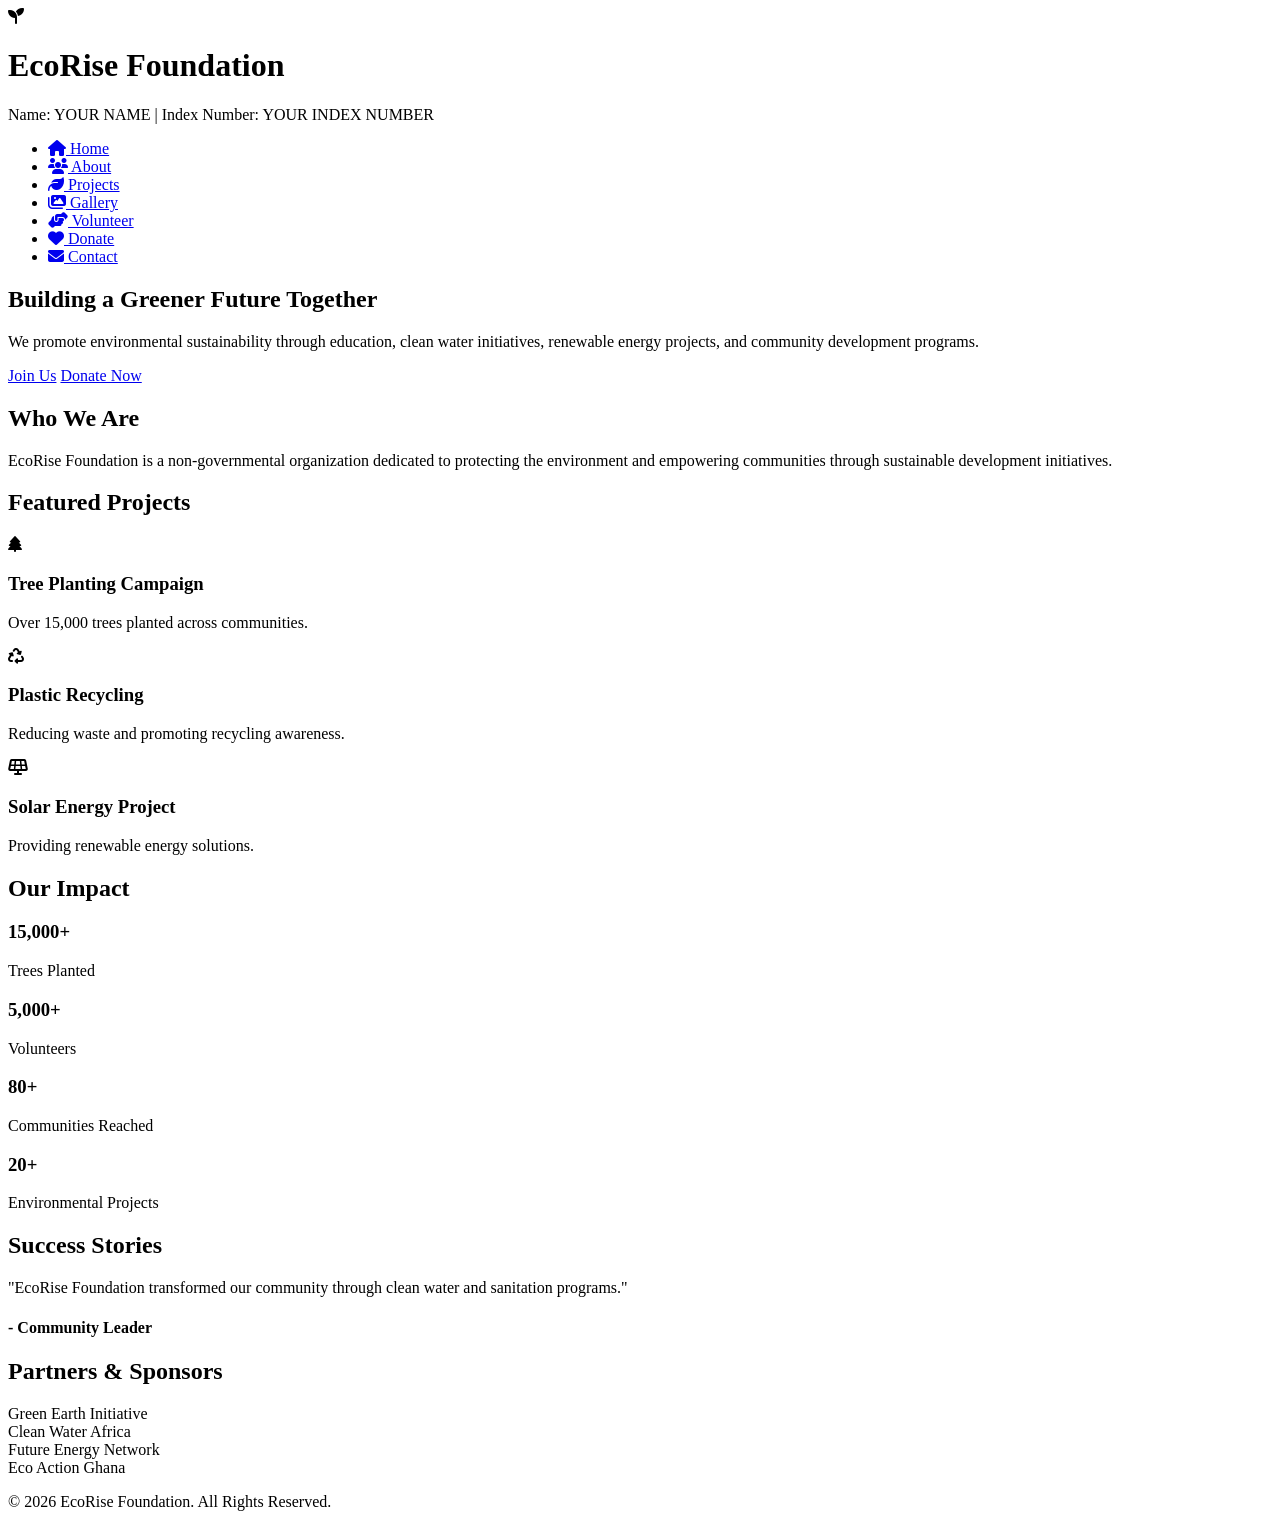
==== index.html @ a5c1cd17 "Created Home Page" ====
<!DOCTYPE html>
<html lang="en">
<head>
    <meta charset="UTF-8">
    <meta name="viewport" content="width=device-width, initial-scale=1.0">
    <title>EcoRise Foundation</title>

    <link rel="stylesheet" href="css/style.css">

    <link rel="stylesheet"
    href="https://cdnjs.cloudflare.com/ajax/libs/font-awesome/6.5.1/css/all.min.css">
</head>

<body>

<header>

    <div class="logo">
        <i class="fas fa-seedling"></i>
        <h1>EcoRise Foundation</h1>
    </div>

    <p>Name: YOUR NAME | Index Number: YOUR INDEX NUMBER</p>

    <nav>
        <ul>
            <li><a href="index.html"><i class="fas fa-home"></i> Home</a></li>

            <li><a href="about.html"><i class="fas fa-users"></i> About</a></li>

            <li><a href="projects.html"><i class="fas fa-leaf"></i> Projects</a></li>

            <li><a href="gallery.html"><i class="fas fa-images"></i> Gallery</a></li>

            <li><a href="volunteer.html"><i class="fas fa-hands-helping"></i> Volunteer</a></li>

            <li><a href="donate.html"><i class="fas fa-heart"></i> Donate</a></li>

            <li><a href="contact.html"><i class="fas fa-envelope"></i> Contact</a></li>
        </ul>
    </nav>

</header>

<main>

<section class="hero">

    <h2>Building a Greener Future Together</h2>

    <p>
        We promote environmental sustainability through education,
        clean water initiatives, renewable energy projects,
        and community development programs.
    </p>

    <a href="volunteer.html" class="btn">Join Us</a>

    <a href="donate.html" class="btn">Donate Now</a>

</section>

<section class="intro">

    <h2>Who We Are</h2>

    <p>
        EcoRise Foundation is a non-governmental organization
        dedicated to protecting the environment and empowering
        communities through sustainable development initiatives.
    </p>

</section>

<section class="projects-preview">

    <h2>Featured Projects</h2>

    <div class="cards">

        <article class="card">
            <i class="fas fa-tree"></i>
            <h3>Tree Planting Campaign</h3>
            <p>Over 15,000 trees planted across communities.</p>
        </article>

        <article class="card">
            <i class="fas fa-recycle"></i>
            <h3>Plastic Recycling</h3>
            <p>Reducing waste and promoting recycling awareness.</p>
        </article>

        <article class="card">
            <i class="fas fa-solar-panel"></i>
            <h3>Solar Energy Project</h3>
            <p>Providing renewable energy solutions.</p>
        </article>

    </div>

</section>

<section class="statistics">

    <h2>Our Impact</h2>

    <div class="stats">

        <div class="stat-box">
            <h3>15,000+</h3>
            <p>Trees Planted</p>
        </div>

        <div class="stat-box">
            <h3>5,000+</h3>
            <p>Volunteers</p>
        </div>

        <div class="stat-box">
            <h3>80+</h3>
            <p>Communities Reached</p>
        </div>

        <div class="stat-box">
            <h3>20+</h3>
            <p>Environmental Projects</p>
        </div>

    </div>

</section>

<section class="testimonials">

    <h2>Success Stories</h2>

    <article class="testimonial">
        <p>
            "EcoRise Foundation transformed our community through
            clean water and sanitation programs."
        </p>

        <h4>- Community Leader</h4>
    </article>

</section>

<section class="partners">

    <h2>Partners & Sponsors</h2>

    <div class="partner-list">

        <div>Green Earth Initiative</div>

        <div>Clean Water Africa</div>

        <div>Future Energy Network</div>

        <div>Eco Action Ghana</div>

    </div>

</section>

</main>

<footer>

    <p>
        © 2026 EcoRise Foundation. All Rights Reserved.
    </p>

</footer>

</body>
</html>
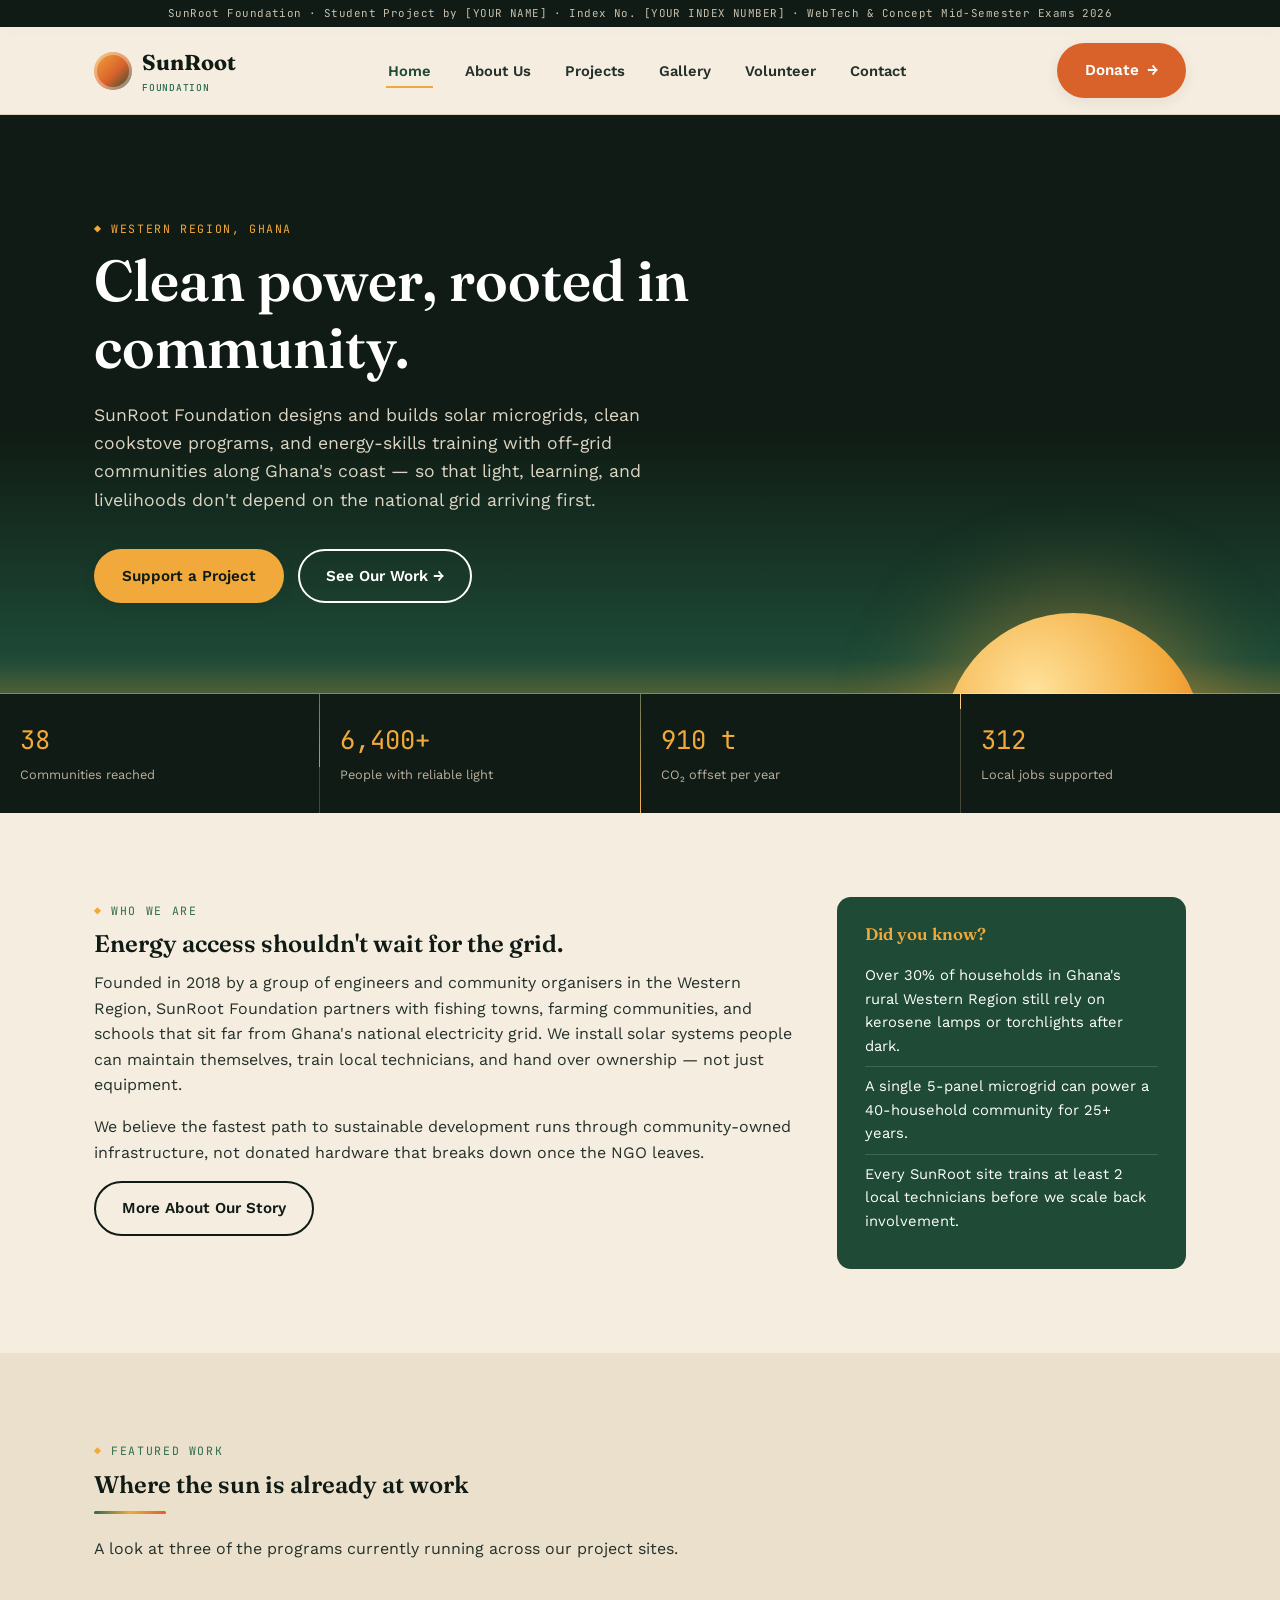
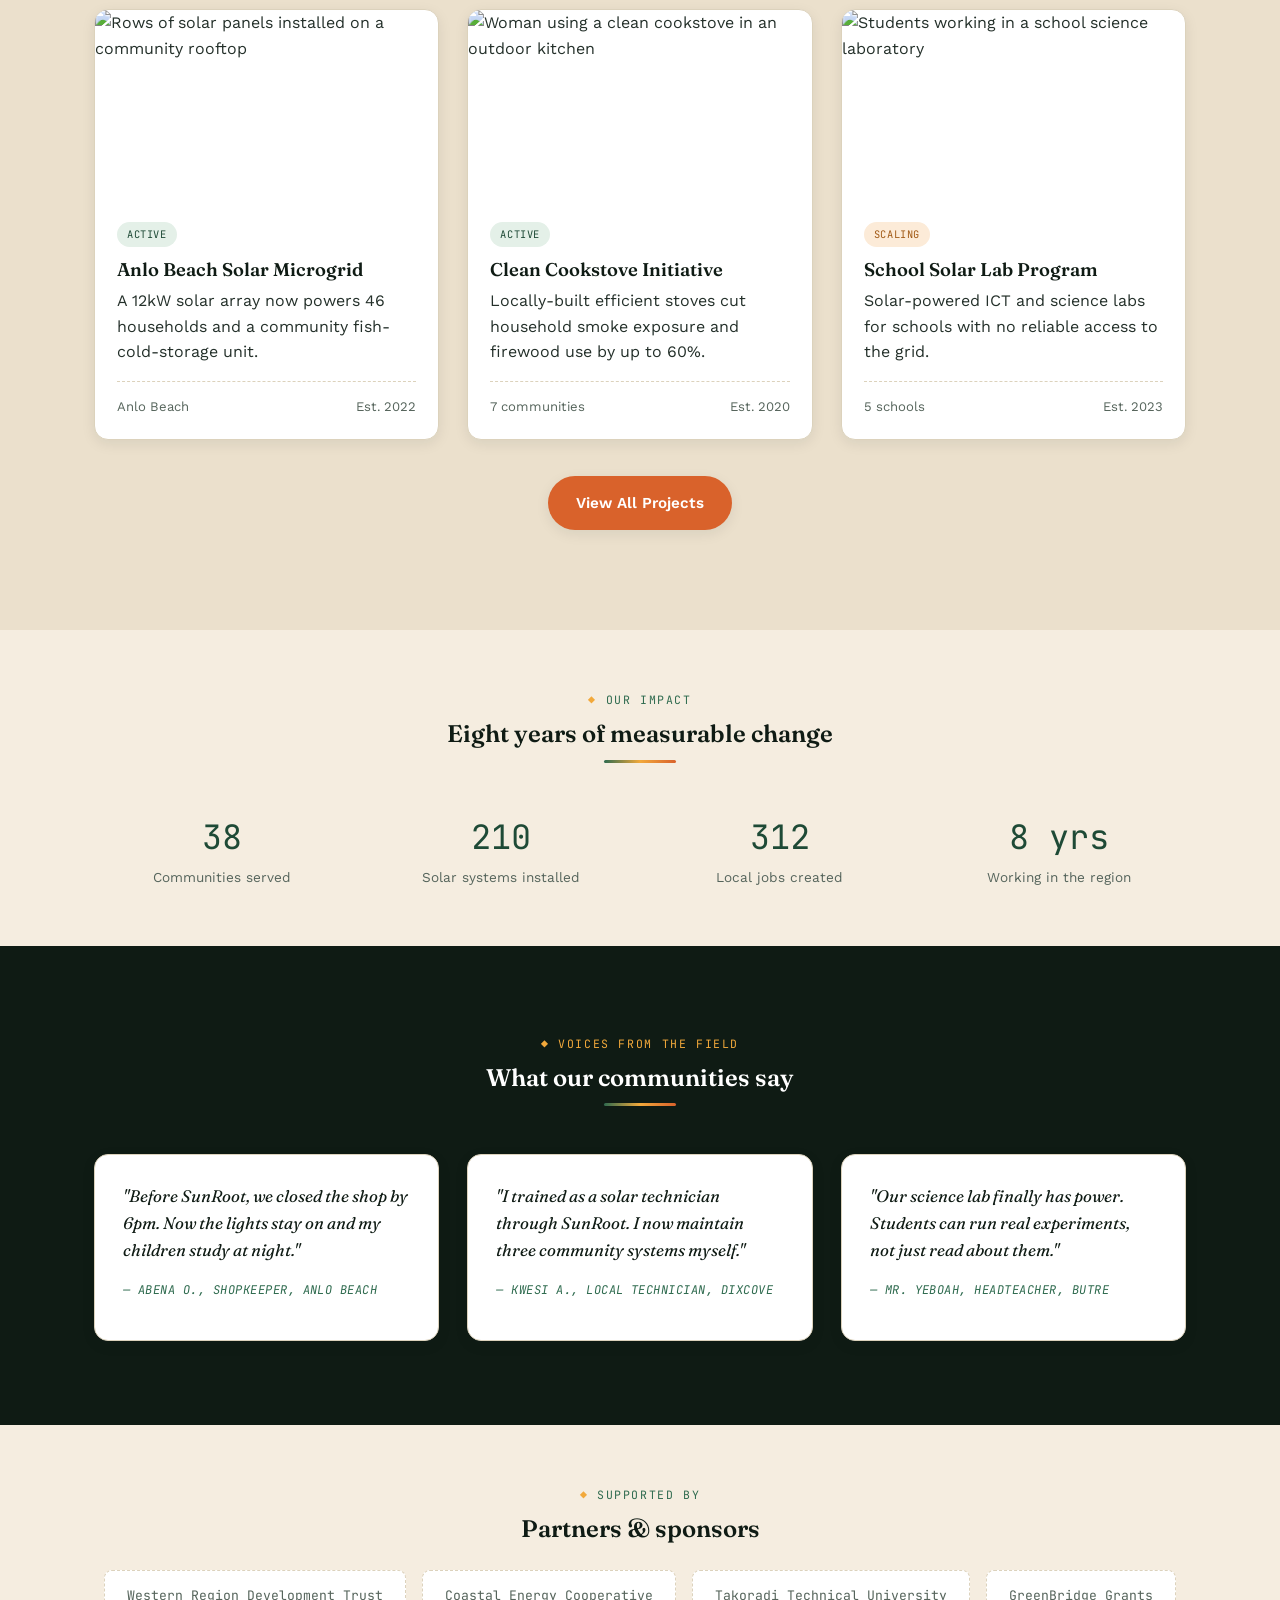
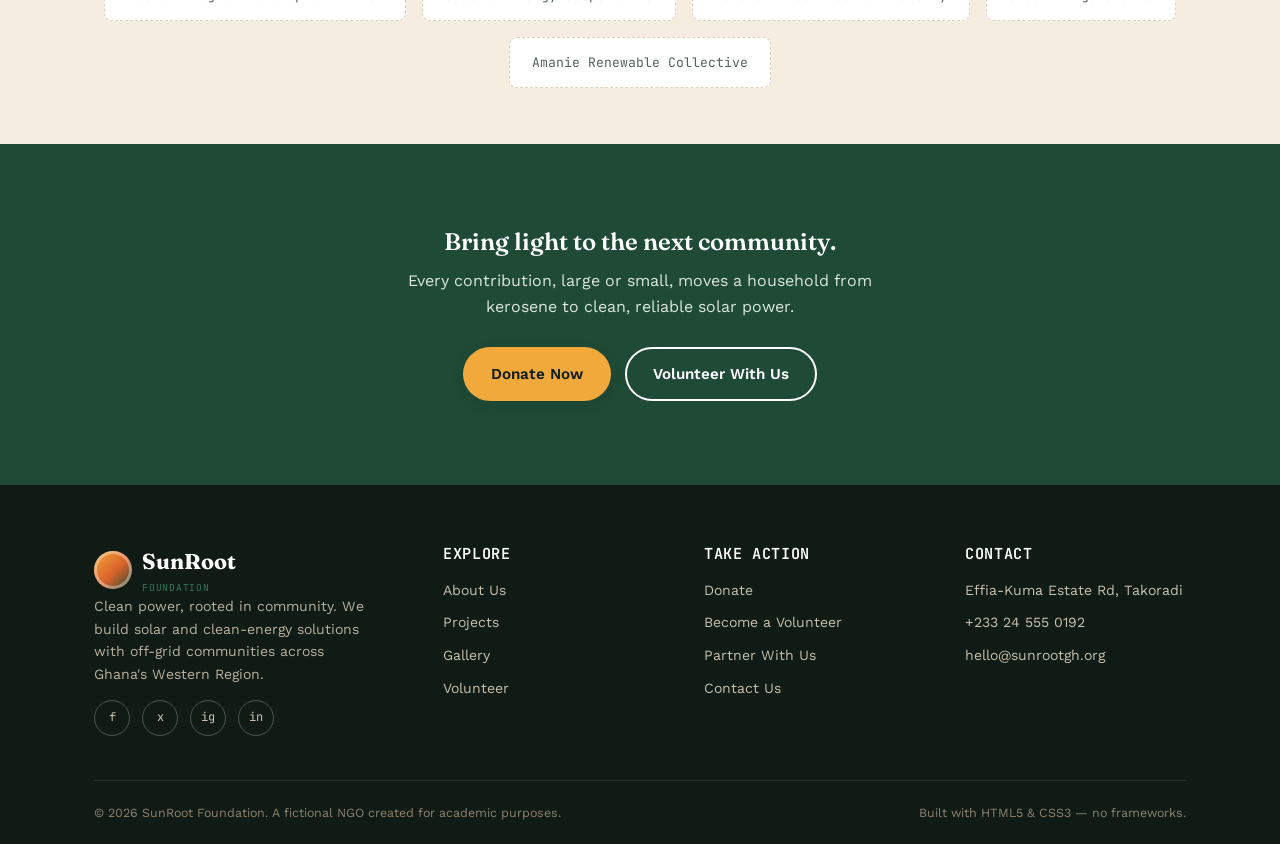
==== commit 19f85299: "Added about page, projects page and style base" ====
--- a/index.html
+++ b/index.html
@@ -1,176 +1,253 @@
 <!DOCTYPE html>
 <html lang="en">
 <head>
-    <meta charset="UTF-8">
-    <meta name="viewport" content="width=device-width, initial-scale=1.0">
-    <title>EcoRise Foundation</title>
-
-    <link rel="stylesheet" href="css/style.css">
-
-    <link rel="stylesheet"
-    href="https://cdnjs.cloudflare.com/ajax/libs/font-awesome/6.5.1/css/all.min.css">
+<meta charset="UTF-8">
+<meta name="viewport" content="width=device-width, initial-scale=1.0">
+<title>SunRoot Foundation — Clean Power, Rooted in Community</title>
+<meta name="description" content="SunRoot Foundation brings solar power, clean energy training, and sustainable livelihoods to off-grid communities across Ghana's Western Region.">
+<link rel="stylesheet" href="css/style.css">
 </head>
-
 <body>
 
-<header>
-
-    <div class="logo">
-        <i class="fas fa-seedling"></i>
-        <h1>EcoRise Foundation</h1>
-    </div>
-
-    <p>Name: YOUR NAME | Index Number: YOUR INDEX NUMBER</p>
-
-    <nav>
+<div class="credit-bar">SunRoot Foundation &middot; Student Project by [YOUR NAME] &middot; Index No. [YOUR INDEX NUMBER] &middot; WebTech &amp; Concept Mid-Semester Exams 2026</div>
+
+<header class="site-header">
+  <div class="nav-wrap">
+    <a href="index.html" class="brand">
+      <span class="brand-mark" aria-hidden="true"></span>
+      <span>SunRoot<br><small>Foundation</small></span>
+    </a>
+    <input type="checkbox" id="nav-toggle" class="hamburger">
+    <label for="nav-toggle" class="nav-toggle-label" aria-label="Toggle navigation">&#9776;</label>
+    <nav class="main-nav" aria-label="Primary">
+      <ul>
+        <li><a href="index.html" aria-current="page">Home</a></li>
+        <li><a href="about.html">About Us</a></li>
+        <li><a href="projects.html">Projects</a></li>
+        <li><a href="gallery.html">Gallery</a></li>
+        <li><a href="volunteer.html">Volunteer</a></li>
+        <li><a href="contact.html">Contact</a></li>
+      </ul>
+    </nav>
+    <div class="nav-cta">
+      <a href="donate.html" class="btn btn-primary"><span>Donate</span> &rarr;</a>
+    </div>
+  </div>
+</header>
+
+<main>
+
+  <!-- HERO -->
+  <section class="hero">
+    <div class="hero-inner">
+      <p class="eyebrow" style="color:var(--solar-gold)">Western Region, Ghana</p>
+      <h1>Clean power, rooted in community.</h1>
+      <p class="lede">SunRoot Foundation designs and builds solar microgrids, clean cookstove programs, and energy-skills training with off-grid communities along Ghana's coast — so that light, learning, and livelihoods don't depend on the national grid arriving first.</p>
+      <div class="btn-row">
+        <a href="donate.html" class="btn btn-gold">Support a Project</a>
+        <a href="projects.html" class="btn btn-outline">See Our Work &rarr;</a>
+      </div>
+    </div>
+    <div class="hero-skyline" aria-hidden="true">
+      <i style="height:52%"></i><i style="height:70%"></i><i style="height:40%"></i><i style="height:85%"></i>
+      <i style="height:35%"></i><i style="height:60%"></i><i style="height:48%"></i><i style="height:75%"></i>
+      <i style="height:30%"></i><i style="height:65%"></i><i style="height:44%"></i><i style="height:90%"></i>
+      <i style="height:38%"></i><i style="height:58%"></i><i style="height:50%"></i><i style="height:80%"></i>
+      <i style="height:33%"></i><i style="height:68%"></i><i style="height:42%"></i><i style="height:72%"></i>
+    </div>
+    <div class="hero-sun" aria-hidden="true"></div>
+    <div class="hero-stats">
+      <div><span class="num">38</span><span class="label">Communities reached</span></div>
+      <div><span class="num">6,400+</span><span class="label">People with reliable light</span></div>
+      <div><span class="num">910 t</span><span class="label">CO&#8322; offset per year</span></div>
+      <div><span class="num">312</span><span class="label">Local jobs supported</span></div>
+    </div>
+  </section>
+
+  <!-- INTRO -->
+  <section class="section">
+    <div class="container">
+      <div class="layout-with-aside">
+        <div>
+          <p class="eyebrow">Who we are</p>
+          <h2>Energy access shouldn't wait for the grid.</h2>
+          <p>Founded in 2018 by a group of engineers and community organisers in the Western Region, SunRoot Foundation partners with fishing towns, farming communities, and schools that sit far from Ghana's national electricity grid. We install solar systems people can maintain themselves, train local technicians, and hand over ownership &mdash; not just equipment.</p>
+          <p>We believe the fastest path to sustainable development runs through community-owned infrastructure, not donated hardware that breaks down once the NGO leaves.</p>
+          <a href="about.html" class="btn btn-outline-dark">More About Our Story</a>
+        </div>
+        <aside class="callout">
+          <h3>Did you know?</h3>
+          <ul>
+            <li>Over 30% of households in Ghana's rural Western Region still rely on kerosene lamps or torchlights after dark.</li>
+            <li>A single 5-panel microgrid can power a 40-household community for 25+ years.</li>
+            <li>Every SunRoot site trains at least 2 local technicians before we scale back involvement.</li>
+          </ul>
+        </aside>
+      </div>
+    </div>
+  </section>
+
+  <!-- FEATURED PROJECTS -->
+  <section class="section section-alt">
+    <div class="container">
+      <div class="section-head">
+        <p class="eyebrow">Featured work</p>
+        <h2>Where the sun is already at work</h2>
+        <div class="horizon-rule"></div>
+        <p>A look at three of the programs currently running across our project sites.</p>
+      </div>
+      <div class="grid grid-3">
+        <article class="card">
+          <img src="https://picsum.photos/id/1043/600/420" alt="Rows of solar panels installed on a community rooftop">
+          <div class="card-body">
+            <span class="tag status-active">Active</span>
+            <h3>Anlo Beach Solar Microgrid</h3>
+            <p>A 12kW solar array now powers 46 households and a community fish-cold-storage unit.</p>
+            <div class="card-meta"><span>Anlo Beach</span><span>Est. 2022</span></div>
+          </div>
+        </article>
+        <article class="card">
+          <img src="https://picsum.photos/id/292/600/420" alt="Woman using a clean cookstove in an outdoor kitchen">
+          <div class="card-body">
+            <span class="tag status-active">Active</span>
+            <h3>Clean Cookstove Initiative</h3>
+            <p>Locally-built efficient stoves cut household smoke exposure and firewood use by up to 60%.</p>
+            <div class="card-meta"><span>7 communities</span><span>Est. 2020</span></div>
+          </div>
+        </article>
+        <article class="card">
+          <img src="https://picsum.photos/id/338/600/420" alt="Students working in a school science laboratory">
+          <div class="card-body">
+            <span class="tag status-scaling">Scaling</span>
+            <h3>School Solar Lab Program</h3>
+            <p>Solar-powered ICT and science labs for schools with no reliable access to the grid.</p>
+            <div class="card-meta"><span>5 schools</span><span>Est. 2023</span></div>
+          </div>
+        </article>
+      </div>
+      <p class="text-center" style="margin-top:36px;"><a href="projects.html" class="btn btn-primary">View All Projects</a></p>
+    </div>
+  </section>
+
+  <!-- IMPACT STATS -->
+  <section class="section-tight">
+    <div class="container">
+      <div class="section-head center">
+        <p class="eyebrow">Our impact</p>
+        <h2>Eight years of measurable change</h2>
+        <div class="horizon-rule"></div>
+      </div>
+      <div class="stat-strip">
+        <div><span class="num">38</span><span class="label">Communities served</span></div>
+        <div><span class="num">210</span><span class="label">Solar systems installed</span></div>
+        <div><span class="num">312</span><span class="label">Local jobs created</span></div>
+        <div><span class="num">8&nbsp;yrs</span><span class="label">Working in the region</span></div>
+      </div>
+    </div>
+  </section>
+
+  <!-- TESTIMONIALS -->
+  <section class="section section-dark">
+    <div class="container">
+      <div class="section-head center" style="margin-left:auto;margin-right:auto;">
+        <p class="eyebrow" style="color:var(--solar-gold)">Voices from the field</p>
+        <h2>What our communities say</h2>
+        <div class="horizon-rule"></div>
+      </div>
+      <div class="grid grid-3">
+        <div class="testimonial">
+          <p>"Before SunRoot, we closed the shop by 6pm. Now the lights stay on and my children study at night."</p>
+          <p class="who">&mdash; Abena O., Shopkeeper, Anlo Beach</p>
+        </div>
+        <div class="testimonial">
+          <p>"I trained as a solar technician through SunRoot. I now maintain three community systems myself."</p>
+          <p class="who">&mdash; Kwesi A., Local Technician, Dixcove</p>
+        </div>
+        <div class="testimonial">
+          <p>"Our science lab finally has power. Students can run real experiments, not just read about them."</p>
+          <p class="who">&mdash; Mr. Yeboah, Headteacher, Butre</p>
+        </div>
+      </div>
+    </div>
+  </section>
+
+  <!-- PARTNERS -->
+  <section class="section-tight">
+    <div class="container text-center">
+      <p class="eyebrow">Supported by</p>
+      <h2 style="margin-bottom:28px;">Partners &amp; sponsors</h2>
+      <div class="partner-row">
+        <span class="partner-badge">Western Region Development Trust</span>
+        <span class="partner-badge">Coastal Energy Cooperative</span>
+        <span class="partner-badge">Takoradi Technical University</span>
+        <span class="partner-badge">GreenBridge Grants</span>
+        <span class="partner-badge">Amanie Renewable Collective</span>
+      </div>
+    </div>
+  </section>
+
+  <!-- CTA -->
+  <section class="section" style="background:var(--root-green-dark); color:#fff; text-align:center;">
+    <div class="container">
+      <h2 style="color:#fff;">Bring light to the next community.</h2>
+      <p style="max-width:520px; margin:0 auto 28px; color:#DDE7DF;">Every contribution, large or small, moves a household from kerosene to clean, reliable solar power.</p>
+      <div class="btn-row" style="justify-content:center;">
+        <a href="donate.html" class="btn btn-gold">Donate Now</a>
+        <a href="volunteer.html" class="btn btn-outline">Volunteer With Us</a>
+      </div>
+    </div>
+  </section>
+
+</main>
+
+<footer class="site-footer" id="contact">
+  <div class="container">
+    <div class="footer-grid">
+      <div class="footer-brand">
+        <a href="index.html" class="brand" style="color:#fff;">
+          <span class="brand-mark" aria-hidden="true"></span>
+          <span>SunRoot<br><small>Foundation</small></span>
+        </a>
+        <p>Clean power, rooted in community. We build solar and clean-energy solutions with off-grid communities across Ghana's Western Region.</p>
+        <div class="social-row">
+          <a href="#" aria-label="Facebook">f</a>
+          <a href="#" aria-label="X / Twitter">x</a>
+          <a href="#" aria-label="Instagram">ig</a>
+          <a href="#" aria-label="LinkedIn">in</a>
+        </div>
+      </div>
+      <div>
+        <h4>Explore</h4>
         <ul>
-            <li><a href="index.html"><i class="fas fa-home"></i> Home</a></li>
-
-            <li><a href="about.html"><i class="fas fa-users"></i> About</a></li>
-
-            <li><a href="projects.html"><i class="fas fa-leaf"></i> Projects</a></li>
-
-            <li><a href="gallery.html"><i class="fas fa-images"></i> Gallery</a></li>
-
-            <li><a href="volunteer.html"><i class="fas fa-hands-helping"></i> Volunteer</a></li>
-
-            <li><a href="donate.html"><i class="fas fa-heart"></i> Donate</a></li>
-
-            <li><a href="contact.html"><i class="fas fa-envelope"></i> Contact</a></li>
+          <li><a href="about.html">About Us</a></li>
+          <li><a href="projects.html">Projects</a></li>
+          <li><a href="gallery.html">Gallery</a></li>
+          <li><a href="volunteer.html">Volunteer</a></li>
         </ul>
-    </nav>
-
-</header>
-
-<main>
-
-<section class="hero">
-
-    <h2>Building a Greener Future Together</h2>
-
-    <p>
-        We promote environmental sustainability through education,
-        clean water initiatives, renewable energy projects,
-        and community development programs.
-    </p>
-
-    <a href="volunteer.html" class="btn">Join Us</a>
-
-    <a href="donate.html" class="btn">Donate Now</a>
-
-</section>
-
-<section class="intro">
-
-    <h2>Who We Are</h2>
-
-    <p>
-        EcoRise Foundation is a non-governmental organization
-        dedicated to protecting the environment and empowering
-        communities through sustainable development initiatives.
-    </p>
-
-</section>
-
-<section class="projects-preview">
-
-    <h2>Featured Projects</h2>
-
-    <div class="cards">
-
-        <article class="card">
-            <i class="fas fa-tree"></i>
-            <h3>Tree Planting Campaign</h3>
-            <p>Over 15,000 trees planted across communities.</p>
-        </article>
-
-        <article class="card">
-            <i class="fas fa-recycle"></i>
-            <h3>Plastic Recycling</h3>
-            <p>Reducing waste and promoting recycling awareness.</p>
-        </article>
-
-        <article class="card">
-            <i class="fas fa-solar-panel"></i>
-            <h3>Solar Energy Project</h3>
-            <p>Providing renewable energy solutions.</p>
-        </article>
-
-    </div>
-
-</section>
-
-<section class="statistics">
-
-    <h2>Our Impact</h2>
-
-    <div class="stats">
-
-        <div class="stat-box">
-            <h3>15,000+</h3>
-            <p>Trees Planted</p>
-        </div>
-
-        <div class="stat-box">
-            <h3>5,000+</h3>
-            <p>Volunteers</p>
-        </div>
-
-        <div class="stat-box">
-            <h3>80+</h3>
-            <p>Communities Reached</p>
-        </div>
-
-        <div class="stat-box">
-            <h3>20+</h3>
-            <p>Environmental Projects</p>
-        </div>
-
-    </div>
-
-</section>
-
-<section class="testimonials">
-
-    <h2>Success Stories</h2>
-
-    <article class="testimonial">
-        <p>
-            "EcoRise Foundation transformed our community through
-            clean water and sanitation programs."
-        </p>
-
-        <h4>- Community Leader</h4>
-    </article>
-
-</section>
-
-<section class="partners">
-
-    <h2>Partners & Sponsors</h2>
-
-    <div class="partner-list">
-
-        <div>Green Earth Initiative</div>
-
-        <div>Clean Water Africa</div>
-
-        <div>Future Energy Network</div>
-
-        <div>Eco Action Ghana</div>
-
-    </div>
-
-</section>
-
-</main>
-
-<footer>
-
-    <p>
-        © 2026 EcoRise Foundation. All Rights Reserved.
-    </p>
-
+      </div>
+      <div>
+        <h4>Take Action</h4>
+        <ul>
+          <li><a href="donate.html">Donate</a></li>
+          <li><a href="volunteer.html">Become a Volunteer</a></li>
+          <li><a href="contact.html">Partner With Us</a></li>
+          <li><a href="contact.html">Contact Us</a></li>
+        </ul>
+      </div>
+      <div>
+        <h4>Contact</h4>
+        <ul>
+          <li>Effia-Kuma Estate Rd, Takoradi</li>
+          <li>+233 24 555 0192</li>
+          <li>hello@sunrootgh.org</li>
+        </ul>
+      </div>
+    </div>
+    <div class="footer-bottom">
+      <span>&copy; 2026 SunRoot Foundation. A fictional NGO created for academic purposes.</span>
+      <span>Built with HTML5 &amp; CSS3 &mdash; no frameworks.</span>
+    </div>
+  </div>
 </footer>
 
 </body>
--- a/css/style.css
+++ b/css/style.css
@@ -0,0 +1,549 @@
+/* =========================================================
+   SunRoot Foundation — Stylesheet
+   Clean Power, Rooted in Community.
+   ========================================================= */
+
+@import url('https://fonts.googleapis.com/css2?family=Fraunces:opsz,wght@9..144,400;9..144,500;9..144,600;9..144,700&family=Work+Sans:wght@400;500;600;700&family=JetBrains+Mono:wght@500&display=swap');
+
+:root{
+  /* --- Color tokens --- */
+  --ink:        #0F1B14;   /* deep night sky */
+  --ink-soft:   #16261C;
+  --solar-gold: #F2A93B;   /* sun / primary accent */
+  --root-green: #2F6B4F;   /* deep forest green, secondary */
+  --root-green-dark: #1E4A36;
+  --sand:       #F5EDE0;   /* warm page background */
+  --sand-deep:  #EBE0CC;
+  --ember:      #D9622B;   /* warm CTA / highlight */
+  --slate:      #24302A;   /* body text */
+  --slate-soft: #55645B;
+  --white:      #FFFFFF;
+  --line:       #DCD2BC;
+
+  /* --- Type --- */
+  --font-display: 'Fraunces', serif;
+  --font-body: 'Work Sans', sans-serif;
+  --font-mono: 'JetBrains Mono', monospace;
+
+  --radius: 14px;
+  --radius-sm: 8px;
+  --shadow: 0 10px 30px rgba(15, 27, 20, 0.10);
+  --shadow-soft: 0 4px 14px rgba(15, 27, 20, 0.08);
+}
+
+*, *::before, *::after{ box-sizing: border-box; }
+html{ scroll-behavior: smooth; }
+body{
+  margin: 0;
+  font-family: var(--font-body);
+  color: var(--slate);
+  background: var(--sand);
+  line-height: 1.6;
+  -webkit-font-smoothing: antialiased;
+}
+img{ max-width: 100%; display: block; }
+a{ color: inherit; text-decoration: none; }
+ul, ol{ margin: 0; padding: 0; list-style: none; }
+h1, h2, h3, h4{
+  font-family: var(--font-display);
+  color: var(--ink);
+  line-height: 1.15;
+  margin: 0 0 0.5em;
+  font-weight: 600;
+}
+p{ margin: 0 0 1em; }
+:focus-visible{
+  outline: 3px solid var(--ember);
+  outline-offset: 3px;
+}
+
+.eyebrow{
+  font-family: var(--font-mono);
+  font-size: 0.72rem;
+  letter-spacing: 0.14em;
+  text-transform: uppercase;
+  color: var(--root-green);
+  display: inline-block;
+  margin-bottom: 0.9em;
+}
+.eyebrow::before{ content: "◆ "; color: var(--solar-gold); }
+
+.container{
+  width: 100%;
+  max-width: 1140px;
+  margin: 0 auto;
+  padding: 0 24px;
+}
+.section{ padding: 84px 0; }
+.section-tight{ padding: 56px 0; }
+.section-alt{ background: var(--sand-deep); }
+.section-dark{ background: var(--ink); color: #E9E4D8; }
+.section-dark h2, .section-dark h3{ color: var(--white); }
+
+.section-head{ max-width: 640px; margin-bottom: 48px; }
+.section-head.center{ margin-left: auto; margin-right: auto; text-align: center; }
+
+/* Divider motif: a thin sunrise gradient bar, used sparingly as a signature echo */
+.horizon-rule{
+  height: 3px;
+  width: 72px;
+  border-radius: 3px;
+  background: linear-gradient(90deg, var(--root-green), var(--solar-gold), var(--ember));
+  margin: 0 0 22px;
+}
+.section-head.center .horizon-rule{ margin-inline: auto; }
+
+/* =========================
+   Buttons
+   ========================= */
+.btn{
+  display: inline-flex;
+  align-items: center;
+  gap: 8px;
+  padding: 13px 26px;
+  border-radius: 100px;
+  font-weight: 600;
+  font-size: 0.95rem;
+  border: 2px solid transparent;
+  cursor: pointer;
+  transition: transform 0.15s ease, box-shadow 0.15s ease, background 0.2s ease, color 0.2s ease;
+}
+.btn:hover{ transform: translateY(-2px); }
+.btn-primary{ background: var(--ember); color: var(--white); box-shadow: var(--shadow-soft); }
+.btn-primary:hover{ background: #C1531F; }
+.btn-gold{ background: var(--solar-gold); color: var(--ink); box-shadow: var(--shadow-soft); }
+.btn-gold:hover{ background: #E19A28; }
+.btn-outline{ background: transparent; border-color: currentColor; color: inherit; }
+.btn-outline:hover{ background: rgba(255,255,255,0.08); }
+.btn-outline-dark{ background: transparent; border-color: var(--ink); color: var(--ink); }
+.btn-outline-dark:hover{ background: var(--ink); color: var(--white); }
+.btn-row{ display: flex; gap: 14px; flex-wrap: wrap; }
+
+/* =========================
+   Header / Nav
+   ========================= */
+.site-header{
+  position: sticky;
+  top: 0;
+  z-index: 100;
+  background: rgba(245, 237, 224, 0.92);
+  backdrop-filter: blur(8px);
+  border-bottom: 1px solid var(--line);
+}
+.credit-bar{
+  background: var(--ink);
+  color: #C9C0AE;
+  font-family: var(--font-mono);
+  font-size: 0.68rem;
+  letter-spacing: 0.04em;
+  text-align: center;
+  padding: 5px 12px;
+}
+.nav-wrap{
+  display: flex;
+  align-items: center;
+  justify-content: space-between;
+  padding: 16px 24px;
+  max-width: 1140px;
+  margin: 0 auto;
+}
+.brand{
+  display: flex;
+  align-items: center;
+  gap: 10px;
+  font-family: var(--font-display);
+  font-weight: 700;
+  font-size: 1.35rem;
+  color: var(--ink);
+}
+.brand-mark{
+  width: 38px; height: 38px;
+  border-radius: 50%;
+  background: linear-gradient(135deg, var(--solar-gold) 0%, var(--ember) 55%, var(--root-green-dark) 100%);
+  flex-shrink: 0;
+  position: relative;
+  box-shadow: inset 0 0 0 3px rgba(255,255,255,0.35);
+}
+.brand small{
+  display: block;
+  font-family: var(--font-mono);
+  font-size: 0.6rem;
+  letter-spacing: 0.08em;
+  color: var(--root-green);
+  font-weight: 500;
+  text-transform: uppercase;
+}
+.main-nav ul{ display: flex; gap: 30px; align-items: center; }
+.main-nav a{
+  font-weight: 600;
+  font-size: 0.92rem;
+  color: var(--slate);
+  padding: 6px 2px;
+  border-bottom: 2px solid transparent;
+  transition: border-color 0.2s ease, color 0.2s ease;
+}
+.main-nav a:hover, .main-nav a[aria-current="page"]{
+  color: var(--root-green-dark);
+  border-color: var(--solar-gold);
+}
+.nav-cta{ display: flex; align-items: center; gap: 18px; }
+.hamburger{ display: none; }
+.nav-toggle-label{ display: none; }
+
+@media (max-width: 860px){
+  .nav-wrap{ flex-wrap: wrap; }
+  .nav-toggle-label{
+    display: flex; align-items: center; justify-content: center;
+    width: 42px; height: 42px; border-radius: var(--radius-sm);
+    background: var(--ink); color: var(--white); cursor: pointer;
+    font-family: var(--font-mono); font-size: 1.1rem;
+  }
+  .main-nav{
+    order: 3;
+    width: 100%;
+    max-height: 0;
+    overflow: hidden;
+    transition: max-height 0.3s ease;
+  }
+  .main-nav ul{ flex-direction: column; align-items: flex-start; gap: 4px; padding: 16px 0 6px; }
+  .main-nav a{ display: block; padding: 10px 4px; width: 100%; }
+  .hamburger:checked ~ .main-nav{ max-height: 400px; }
+  .nav-cta .btn span{ display: none; }
+}
+
+/* =========================
+   Hero (signature sunrise)
+   ========================= */
+.hero{
+  position: relative;
+  background: linear-gradient(180deg, var(--ink) 0%, var(--ink) 45%, var(--root-green-dark) 78%, var(--solar-gold) 100%);
+  color: var(--white);
+  overflow: hidden;
+  padding: 100px 0 0;
+}
+.hero-inner{
+  max-width: 1140px;
+  margin: 0 auto;
+  padding: 0 24px 90px;
+  position: relative;
+  z-index: 2;
+}
+.hero h1{
+  color: var(--white);
+  font-size: clamp(2.4rem, 5vw, 3.6rem);
+  max-width: 720px;
+  margin-bottom: 0.35em;
+}
+.hero .lede{
+  max-width: 560px;
+  font-size: 1.1rem;
+  color: #DCD5C4;
+  margin-bottom: 2em;
+}
+.hero-sun{
+  position: absolute;
+  right: 6%;
+  bottom: -60px;
+  width: 260px; height: 260px;
+  border-radius: 50%;
+  background: radial-gradient(circle at 35% 30%, #FFE29A, var(--solar-gold) 55%, var(--ember) 100%);
+  box-shadow: 0 0 90px 20px rgba(242,169,59,0.35);
+  z-index: 1;
+}
+.hero-skyline{
+  position: absolute;
+  left: 0; right: 0; bottom: 0;
+  height: 130px;
+  z-index: 2;
+  display: flex;
+  align-items: flex-end;
+  gap: 3px;
+  padding: 0 4%;
+  opacity: 0.9;
+}
+.hero-skyline i{
+  display: block;
+  background: var(--ink);
+  flex: 1 0 auto;
+}
+.hero-stats{
+  position: relative;
+  z-index: 3;
+  display: grid;
+  grid-template-columns: repeat(4, 1fr);
+  gap: 1px;
+  background: rgba(255,255,255,0.14);
+  border-top: 1px solid rgba(255,255,255,0.16);
+}
+.hero-stats div{
+  background: var(--ink);
+  padding: 26px 20px;
+  text-align: left;
+}
+.hero-stats .num{
+  font-family: var(--font-mono);
+  font-size: 1.6rem;
+  color: var(--solar-gold);
+  display: block;
+}
+.hero-stats .label{ font-size: 0.8rem; color: #B9B0A0; }
+
+/* =========================
+   Page header (interior pages)
+   ========================= */
+.page-hero{
+  background: var(--ink);
+  color: var(--white);
+  padding: 70px 0 46px;
+  position: relative;
+}
+.page-hero::after{
+  content: "";
+  position: absolute; left: 0; right: 0; bottom: 0; height: 5px;
+  background: linear-gradient(90deg, var(--root-green), var(--solar-gold), var(--ember));
+}
+.page-hero h1{ color: var(--white); margin-bottom: 10px; font-size: clamp(2rem, 4vw, 2.7rem); }
+.page-hero p{ color: #CFC7B6; max-width: 600px; margin: 0; }
+.breadcrumb{
+  font-family: var(--font-mono);
+  font-size: 0.72rem;
+  color: var(--solar-gold);
+  letter-spacing: 0.06em;
+  margin-bottom: 14px;
+  text-transform: uppercase;
+}
+
+/* =========================
+   Cards / Grid layouts
+   ========================= */
+.grid{ display: grid; gap: 28px; }
+.grid-3{ grid-template-columns: repeat(3, 1fr); }
+.grid-2{ grid-template-columns: repeat(2, 1fr); }
+.grid-4{ grid-template-columns: repeat(4, 1fr); }
+
+.card{
+  background: var(--white);
+  border-radius: var(--radius);
+  overflow: hidden;
+  box-shadow: var(--shadow-soft);
+  border: 1px solid var(--line);
+  transition: transform 0.2s ease, box-shadow 0.2s ease;
+  display: flex;
+  flex-direction: column;
+}
+.card:hover{ transform: translateY(-5px); box-shadow: var(--shadow); }
+.card img{ height: 190px; object-fit: cover; width: 100%; }
+.card-body{ padding: 22px; flex: 1; display: flex; flex-direction: column; }
+.card-body h3{ font-size: 1.15rem; margin-bottom: 8px; }
+.tag{
+  display: inline-block;
+  font-family: var(--font-mono);
+  font-size: 0.65rem;
+  letter-spacing: 0.06em;
+  text-transform: uppercase;
+  background: var(--sand-deep);
+  color: var(--root-green-dark);
+  padding: 4px 10px;
+  border-radius: 100px;
+  margin-bottom: 12px;
+  width: fit-content;
+}
+.tag.status-active{ background: #E4F0E8; color: var(--root-green-dark); }
+.tag.status-scaling{ background: #FCEBD8; color: #A15A16; }
+.card-meta{
+  margin-top: auto;
+  padding-top: 14px;
+  border-top: 1px dashed var(--line);
+  font-size: 0.82rem;
+  color: var(--slate-soft);
+  display: flex;
+  justify-content: space-between;
+}
+
+/* Stat blocks */
+.stat-strip{
+  display: grid;
+  grid-template-columns: repeat(4, 1fr);
+  gap: 24px;
+  text-align: center;
+}
+.stat-strip .num{
+  font-family: var(--font-mono);
+  font-size: 2.1rem;
+  color: var(--root-green-dark);
+  display: block;
+}
+.stat-strip .label{ font-size: 0.85rem; color: var(--slate-soft); }
+
+/* Testimonials */
+.testimonial{
+  background: var(--white);
+  border-radius: var(--radius);
+  padding: 28px;
+  border: 1px solid var(--line);
+  box-shadow: var(--shadow-soft);
+}
+.testimonial p{ font-family: var(--font-display); font-size: 1.05rem; font-style: italic; color: var(--ink); }
+.testimonial .who{ font-family: var(--font-mono); font-size: 0.75rem; color: var(--root-green); text-transform: uppercase; letter-spacing: 0.04em; }
+
+/* Partners */
+.partner-row{
+  display: flex; flex-wrap: wrap; gap: 16px; justify-content: center;
+}
+.partner-badge{
+  font-family: var(--font-mono);
+  font-size: 0.82rem;
+  border: 1px dashed var(--line);
+  border-radius: var(--radius-sm);
+  padding: 14px 22px;
+  color: var(--slate-soft);
+  background: var(--white);
+}
+
+/* =========================
+   Aside / callout box
+   ========================= */
+.layout-with-aside{
+  display: grid;
+  grid-template-columns: 2fr 1fr;
+  gap: 44px;
+  align-items: start;
+}
+aside.callout{
+  background: var(--root-green-dark);
+  color: var(--white);
+  border-radius: var(--radius);
+  padding: 28px;
+  position: sticky;
+  top: 100px;
+}
+aside.callout h3{ color: var(--solar-gold); font-size: 1.05rem; }
+aside.callout ul{ margin-top: 12px; }
+aside.callout li{ padding: 8px 0; border-top: 1px solid rgba(255,255,255,0.15); font-size: 0.92rem; }
+aside.callout li:first-child{ border-top: none; }
+
+/* =========================
+   Tables
+   ========================= */
+.table-wrap{ overflow-x: auto; border-radius: var(--radius); box-shadow: var(--shadow-soft); border: 1px solid var(--line); }
+table{ width: 100%; border-collapse: collapse; background: var(--white); min-width: 560px; }
+thead th{
+  font-family: var(--font-mono);
+  font-size: 0.72rem;
+  text-transform: uppercase;
+  letter-spacing: 0.05em;
+  background: var(--ink);
+  color: var(--solar-gold);
+  text-align: left;
+  padding: 14px 18px;
+}
+tbody td{ padding: 14px 18px; border-top: 1px solid var(--line); font-size: 0.92rem; }
+tbody tr:nth-child(even){ background: var(--sand); }
+tbody tr:hover{ background: var(--sand-deep); }
+
+/* =========================
+   Forms
+   ========================= */
+.form-card{
+  background: var(--white);
+  border-radius: var(--radius);
+  padding: 36px;
+  box-shadow: var(--shadow);
+  border: 1px solid var(--line);
+}
+.form-grid{ display: grid; grid-template-columns: 1fr 1fr; gap: 20px; }
+.field{ display: flex; flex-direction: column; gap: 7px; margin-bottom: 20px; }
+.field.full{ grid-column: 1 / -1; }
+.field label{ font-weight: 600; font-size: 0.88rem; color: var(--ink); }
+.field .hint{ font-size: 0.76rem; color: var(--slate-soft); font-weight: 400; }
+input, select, textarea{
+  font-family: var(--font-body);
+  font-size: 0.95rem;
+  padding: 12px 14px;
+  border-radius: var(--radius-sm);
+  border: 1px solid var(--line);
+  background: var(--sand);
+  color: var(--slate);
+}
+input:focus, select:focus, textarea:focus{
+  outline: none;
+  border-color: var(--root-green);
+  background: var(--white);
+  box-shadow: 0 0 0 3px rgba(47,107,79,0.15);
+}
+fieldset{ border: none; padding: 0; margin: 0 0 20px; }
+legend{ font-family: var(--font-mono); font-size: 0.75rem; text-transform: uppercase; color: var(--root-green-dark); letter-spacing: 0.05em; margin-bottom: 10px; padding: 0; }
+.radio-row, .check-row{ display: flex; flex-wrap: wrap; gap: 16px; }
+.radio-row label, .check-row label{ display: flex; align-items: center; gap: 8px; font-weight: 400; font-size: 0.9rem; }
+input[type="radio"], input[type="checkbox"]{ width: auto; accent-color: var(--root-green); }
+
+/* Donation tiers */
+.tier-row{ display: grid; grid-template-columns: repeat(4, 1fr); gap: 14px; margin-bottom: 26px; }
+.tier{
+  border: 2px solid var(--line);
+  border-radius: var(--radius-sm);
+  padding: 16px 10px;
+  text-align: center;
+  cursor: pointer;
+  background: var(--sand);
+}
+.tier input{ position: absolute; opacity: 0; }
+.tier span{ display: block; font-family: var(--font-mono); font-weight: 700; font-size: 1.1rem; color: var(--ink); }
+.tier small{ color: var(--slate-soft); font-size: 0.72rem; }
+.tier:has(input:checked){ border-color: var(--ember); background: #FBEADD; }
+
+/* =========================
+   Footer
+   ========================= */
+.site-footer{ background: var(--ink); color: #C9C0AE; padding: 60px 0 0; }
+.footer-grid{
+  display: grid;
+  grid-template-columns: 1.4fr 1fr 1fr 1fr;
+  gap: 40px;
+  padding-bottom: 44px;
+  border-bottom: 1px solid rgba(255,255,255,0.1);
+}
+.footer-grid h4{ color: var(--white); font-size: 0.95rem; margin-bottom: 16px; font-family: var(--font-mono); text-transform: uppercase; letter-spacing: 0.04em; }
+.footer-grid li{ margin-bottom: 10px; font-size: 0.88rem; }
+.footer-grid a:hover{ color: var(--solar-gold); }
+.footer-brand p{ font-size: 0.88rem; color: #B9B0A0; max-width: 280px; }
+.social-row{ display: flex; gap: 12px; margin-top: 14px; }
+.social-row a{
+  width: 36px; height: 36px; border-radius: 50%;
+  border: 1px solid rgba(255,255,255,0.25);
+  display: flex; align-items: center; justify-content: center;
+  font-family: var(--font-mono); font-size: 0.75rem;
+}
+.social-row a:hover{ background: var(--solar-gold); color: var(--ink); border-color: var(--solar-gold); }
+.footer-bottom{
+  display: flex; justify-content: space-between; flex-wrap: wrap; gap: 10px;
+  padding: 22px 0; font-size: 0.78rem; color: #8B8272;
+}
+
+/* =========================
+   Utility
+   ========================= */
+.mt-0{ margin-top: 0; }
+.text-center{ text-align: center; }
+.badge-list{ display: flex; flex-wrap: wrap; gap: 10px; }
+
+/* =========================
+   Responsive
+   ========================= */
+@media (max-width: 960px){
+  .grid-3, .grid-4{ grid-template-columns: repeat(2, 1fr); }
+  .hero-stats{ grid-template-columns: repeat(2, 1fr); }
+  .stat-strip{ grid-template-columns: repeat(2, 1fr); }
+  .layout-with-aside{ grid-template-columns: 1fr; }
+  aside.callout{ position: static; }
+  .footer-grid{ grid-template-columns: 1fr 1fr; }
+  .tier-row{ grid-template-columns: repeat(2, 1fr); }
+}
+@media (max-width: 600px){
+  .section{ padding: 56px 0; }
+  .grid-3, .grid-4, .grid-2{ grid-template-columns: 1fr; }
+  .form-grid{ grid-template-columns: 1fr; }
+  .footer-grid{ grid-template-columns: 1fr; }
+  .hero-stats{ grid-template-columns: 1fr 1fr; }
+  .tier-row{ grid-template-columns: 1fr 1fr; }
+}
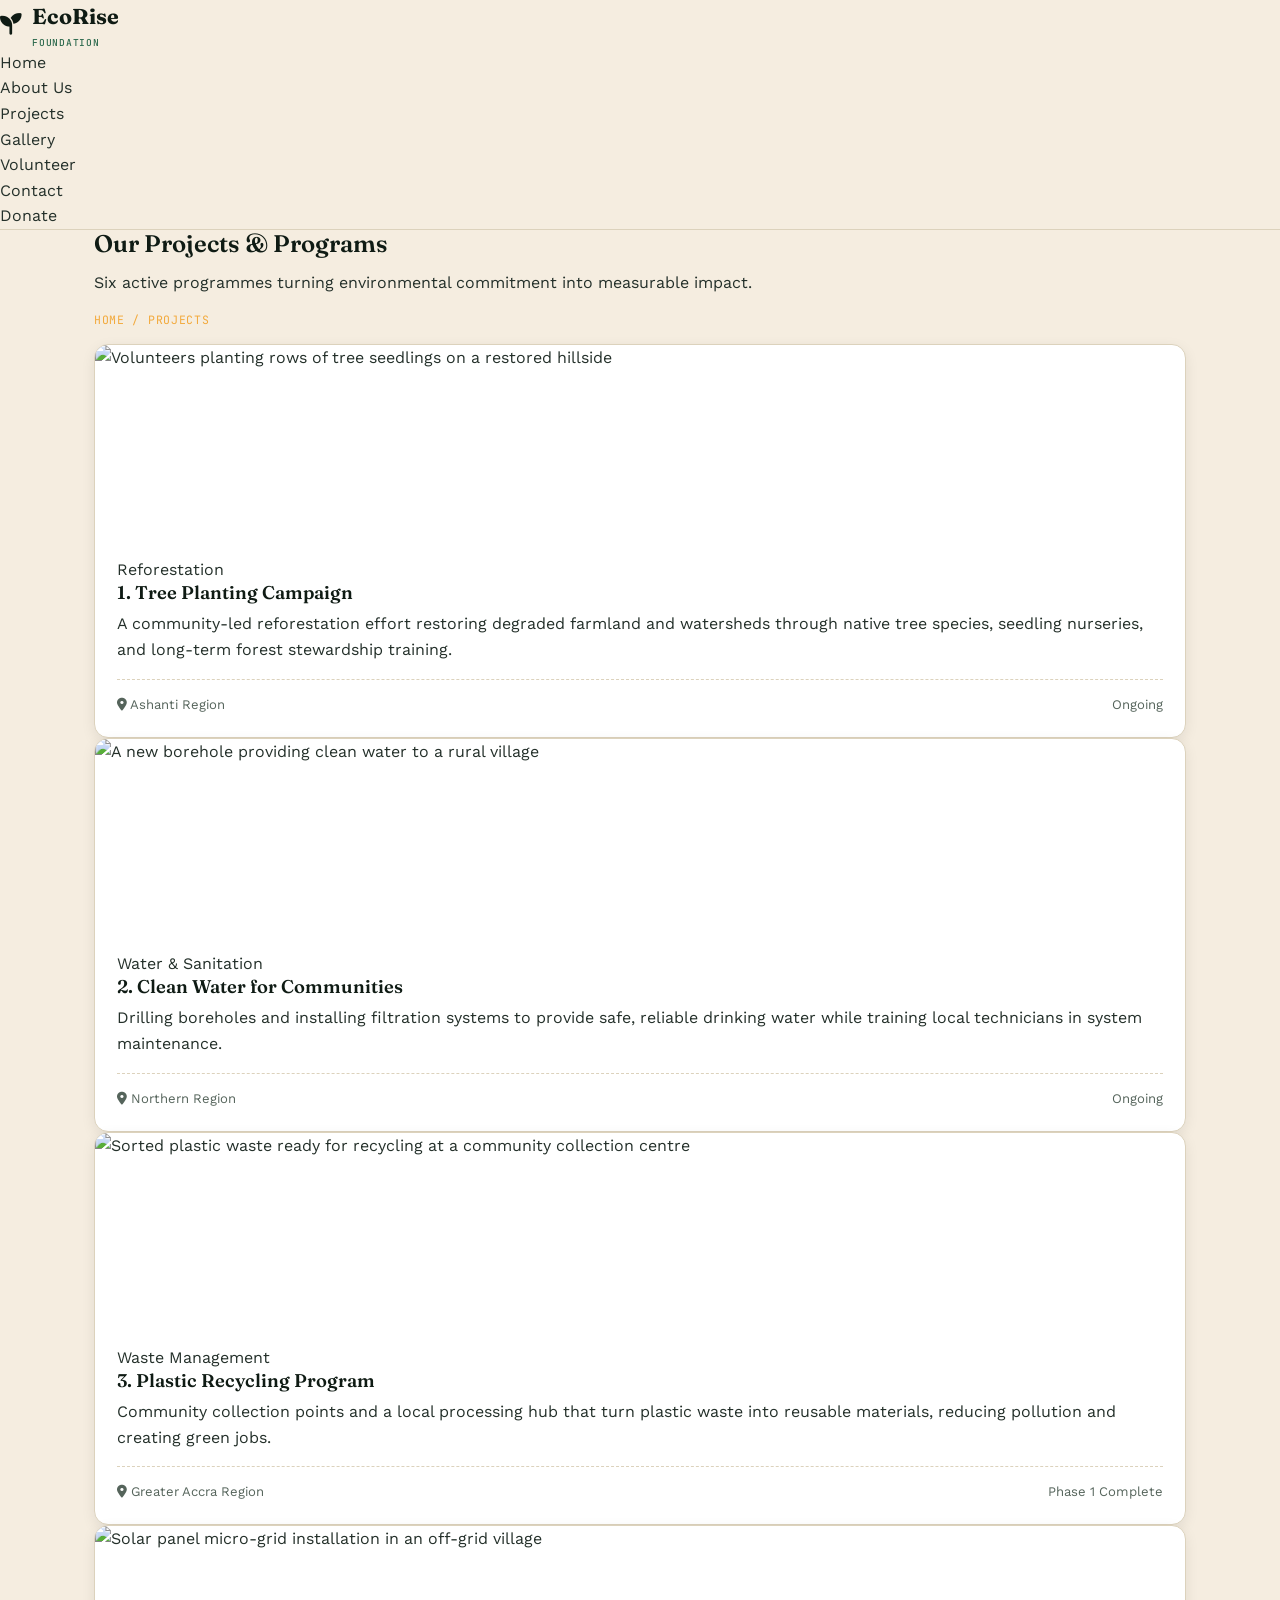
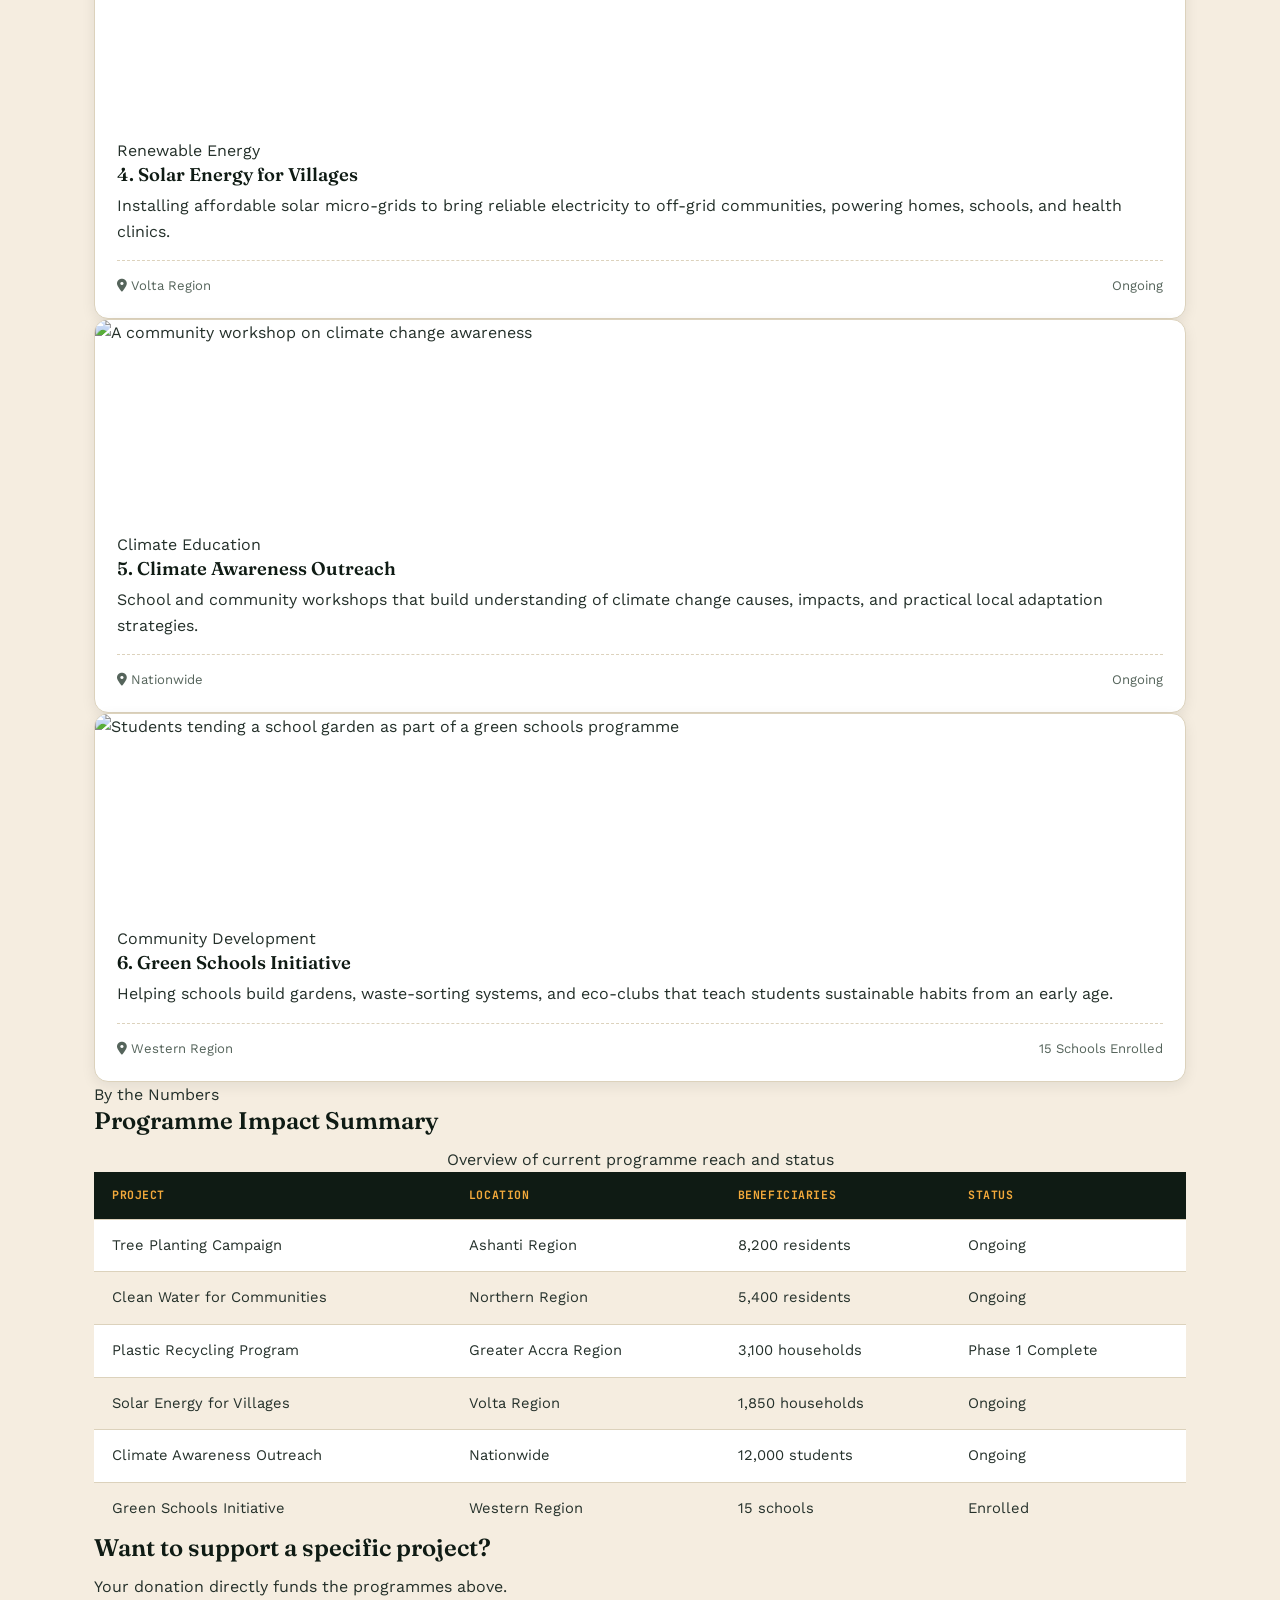
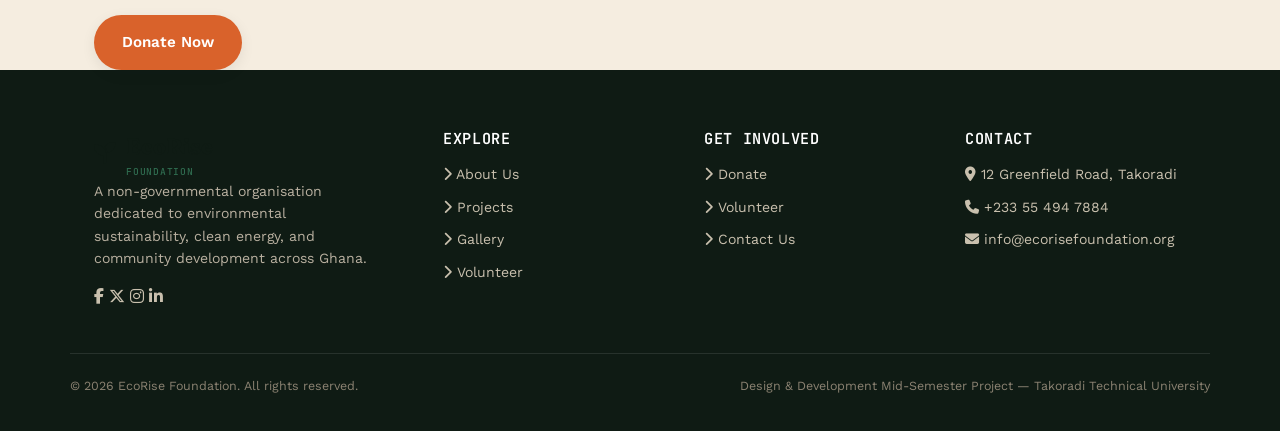
==== commit 93ba733c: "feat: updated the home, about and projects page" ====
--- a/index.html
+++ b/index.html
@@ -3,252 +3,251 @@
 <head>
 <meta charset="UTF-8">
 <meta name="viewport" content="width=device-width, initial-scale=1.0">
-<title>SunRoot Foundation — Clean Power, Rooted in Community</title>
-<meta name="description" content="SunRoot Foundation brings solar power, clean energy training, and sustainable livelihoods to off-grid communities across Ghana's Western Region.">
+<title>Projects &amp; Programs | EcoRise Foundation</title>
+<meta name="description" content="Explore EcoRise Foundation's environmental and community development projects, from tree planting to solar energy access.">
+<link rel="preconnect" href="https://fonts.googleapis.com">
+<link href="https://fonts.googleapis.com/css2?family=Poppins:wght@500;600;700;800&family=Nunito+Sans:wght@400;600;700&display=swap" rel="stylesheet">
+<link rel="stylesheet" href="https://cdnjs.cloudflare.com/ajax/libs/font-awesome/6.5.1/css/all.min.css">
 <link rel="stylesheet" href="css/style.css">
 </head>
 <body>
 
-<div class="credit-bar">SunRoot Foundation &middot; Student Project by [YOUR NAME] &middot; Index No. [YOUR INDEX NUMBER] &middot; WebTech &amp; Concept Mid-Semester Exams 2026</div>
+<!-- Name: [Your Full Name]  |  Index Number: [Your Index Number] -->
 
 <header class="site-header">
-  <div class="nav-wrap">
+  <nav class="navbar" aria-label="Primary navigation">
     <a href="index.html" class="brand">
-      <span class="brand-mark" aria-hidden="true"></span>
-      <span>SunRoot<br><small>Foundation</small></span>
+      <span class="brand-icon"><i class="fa-solid fa-seedling"></i></span>
+      <span>EcoRise <small>Foundation</small></span>
     </a>
-    <input type="checkbox" id="nav-toggle" class="hamburger">
-    <label for="nav-toggle" class="nav-toggle-label" aria-label="Toggle navigation">&#9776;</label>
-    <nav class="main-nav" aria-label="Primary">
+    <ul class="nav-links">
+      <li><a href="index.html">Home</a></li>
+      <li><a href="about.html">About Us</a></li>
+      <li><a href="projects.html" class="active">Projects</a></li>
+      <li><a href="gallery.html">Gallery</a></li>
+      <li><a href="volunteer.html">Volunteer</a></li>
+      <li><a href="contact.html">Contact</a></li>
+      <li><a href="donate.html" class="nav-cta">Donate</a></li>
+    </ul>
+  </nav>
+</header>
+
+<main>
+
+  <section class="page-banner">
+    <div class="container">
+      <h1>Our Projects &amp; Programs</h1>
+      <p>Six active programmes turning environmental commitment into measurable impact.</p>
+      <p class="breadcrumb"><a href="index.html">Home</a> / Projects</p>
+    </div>
+  </section>
+
+  <!-- ============ Projects Grid ============ -->
+  <section>
+    <div class="container">
+      <div class="card-grid">
+
+        <article class="card">
+          <img src="images/tree-plant.jpg" alt="Volunteers planting rows of tree seedlings on a restored hillside">
+          <div class="card-body">
+            <span class="card-tag">Reforestation</span>
+            <h3>1. Tree Planting Campaign</h3>
+            <p>A community-led reforestation effort restoring degraded farmland and watersheds through native tree species, seedling nurseries, and long-term forest stewardship training.</p>
+            <div class="card-meta">
+              <span><i class="fa-solid fa-location-dot"></i> Ashanti Region</span>
+              <span class="status-pill status-ongoing">Ongoing</span>
+            </div>
+          </div>
+        </article>
+
+        <article class="card">
+          <img src="images/clean_water.jpg" alt="A new borehole providing clean water to a rural village">
+          <div class="card-body">
+            <span class="card-tag">Water &amp; Sanitation</span>
+            <h3>2. Clean Water for Communities</h3>
+            <p>Drilling boreholes and installing filtration systems to provide safe, reliable drinking water while training local technicians in system maintenance.</p>
+            <div class="card-meta">
+              <span><i class="fa-solid fa-location-dot"></i> Northern Region</span>
+              <span class="status-pill status-ongoing">Ongoing</span>
+            </div>
+          </div>
+        </article>
+
+        <article class="card">
+          <img src="images/plastic.jpg" alt="Sorted plastic waste ready for recycling at a community collection centre">
+          <div class="card-body">
+            <span class="card-tag">Waste Management</span>
+            <h3>3. Plastic Recycling Program</h3>
+            <p>Community collection points and a local processing hub that turn plastic waste into reusable materials, reducing pollution and creating green jobs.</p>
+            <div class="card-meta">
+              <span><i class="fa-solid fa-location-dot"></i> Greater Accra Region</span>
+              <span class="status-pill status-complete">Phase 1 Complete</span>
+            </div>
+          </div>
+        </article>
+
+        <article class="card">
+          <img src="images/solar.webp" alt="Solar panel micro-grid installation in an off-grid village">
+          <div class="card-body">
+            <span class="card-tag">Renewable Energy</span>
+            <h3>4. Solar Energy for Villages</h3>
+            <p>Installing affordable solar micro-grids to bring reliable electricity to off-grid communities, powering homes, schools, and health clinics.</p>
+            <div class="card-meta">
+              <span><i class="fa-solid fa-location-dot"></i> Volta Region</span>
+              <span class="status-pill status-ongoing">Ongoing</span>
+            </div>
+          </div>
+        </article>
+
+        <article class="card">
+          <img src="images/climate.jpg" alt="A community workshop on climate change awareness">
+          <div class="card-body">
+            <span class="card-tag">Climate Education</span>
+            <h3>5. Climate Awareness Outreach</h3>
+            <p>School and community workshops that build understanding of climate change causes, impacts, and practical local adaptation strategies.</p>
+            <div class="card-meta">
+              <span><i class="fa-solid fa-location-dot"></i> Nationwide</span>
+              <span class="status-pill status-ongoing">Ongoing</span>
+            </div>
+          </div>
+        </article>
+
+        <article class="card">
+          <img src="images/green-school.jpg" alt="Students tending a school garden as part of a green schools programme">
+          <div class="card-body">
+            <span class="card-tag">Community Development</span>
+            <h3>6. Green Schools Initiative</h3>
+            <p>Helping schools build gardens, waste-sorting systems, and eco-clubs that teach students sustainable habits from an early age.</p>
+            <div class="card-meta">
+              <span><i class="fa-solid fa-location-dot"></i> Western Region</span>
+              <span class="status-pill status-complete">15 Schools Enrolled</span>
+            </div>
+          </div>
+        </article>
+
+      </div>
+    </div>
+  </section>
+
+  <!-- ============ Impact Summary Table ============ -->
+  <section class="bg-tint">
+    <div class="container">
+      <div class="section-heading center">
+        <span class="section-eyebrow">By the Numbers</span>
+        <h2>Programme Impact Summary</h2>
+      </div>
+      <table class="data-table">
+        <caption>Overview of current programme reach and status</caption>
+        <thead>
+          <tr>
+            <th scope="col">Project</th>
+            <th scope="col">Location</th>
+            <th scope="col">Beneficiaries</th>
+            <th scope="col">Status</th>
+          </tr>
+        </thead>
+        <tbody>
+          <tr>
+            <td>Tree Planting Campaign</td>
+            <td>Ashanti Region</td>
+            <td>8,200 residents</td>
+            <td><span class="status-pill status-ongoing">Ongoing</span></td>
+          </tr>
+          <tr>
+            <td>Clean Water for Communities</td>
+            <td>Northern Region</td>
+            <td>5,400 residents</td>
+            <td><span class="status-pill status-ongoing">Ongoing</span></td>
+          </tr>
+          <tr>
+            <td>Plastic Recycling Program</td>
+            <td>Greater Accra Region</td>
+            <td>3,100 households</td>
+            <td><span class="status-pill status-complete">Phase 1 Complete</span></td>
+          </tr>
+          <tr>
+            <td>Solar Energy for Villages</td>
+            <td>Volta Region</td>
+            <td>1,850 households</td>
+            <td><span class="status-pill status-ongoing">Ongoing</span></td>
+          </tr>
+          <tr>
+            <td>Climate Awareness Outreach</td>
+            <td>Nationwide</td>
+            <td>12,000 students</td>
+            <td><span class="status-pill status-ongoing">Ongoing</span></td>
+          </tr>
+          <tr>
+            <td>Green Schools Initiative</td>
+            <td>Western Region</td>
+            <td>15 schools</td>
+            <td><span class="status-pill status-complete">Enrolled</span></td>
+          </tr>
+        </tbody>
+      </table>
+    </div>
+  </section>
+
+  <section>
+    <div class="container">
+      <div class="cta-banner">
+        <div>
+          <h2>Want to support a specific project?</h2>
+          <p>Your donation directly funds the programmes above.</p>
+        </div>
+        <a href="donate.html" class="btn btn-primary">Donate Now</a>
+      </div>
+    </div>
+  </section>
+
+</main>
+
+<footer class="site-footer">
+  <div class="container footer-grid">
+    <div class="footer-brand">
+      <a href="index.html" class="brand">
+        <span class="brand-icon"><i class="fa-solid fa-seedling"></i></span>
+        <span>EcoRise <small>Foundation</small></span>
+      </a>
+      <p>A non-governmental organisation dedicated to environmental sustainability, clean energy, and community development across Ghana.</p>
+      <div class="footer-social">
+        <a href="#" aria-label="Facebook"><i class="fa-brands fa-facebook-f"></i></a>
+        <a href="#" aria-label="Twitter / X"><i class="fa-brands fa-x-twitter"></i></a>
+        <a href="#" aria-label="Instagram"><i class="fa-brands fa-instagram"></i></a>
+        <a href="#" aria-label="LinkedIn"><i class="fa-brands fa-linkedin-in"></i></a>
+      </div>
+    </div>
+    <nav class="footer-col">
+      <h4>Explore</h4>
       <ul>
-        <li><a href="index.html" aria-current="page">Home</a></li>
-        <li><a href="about.html">About Us</a></li>
-        <li><a href="projects.html">Projects</a></li>
-        <li><a href="gallery.html">Gallery</a></li>
-        <li><a href="volunteer.html">Volunteer</a></li>
-        <li><a href="contact.html">Contact</a></li>
+        <li><a href="about.html"><i class="fa-solid fa-chevron-right"></i> About Us</a></li>
+        <li><a href="projects.html"><i class="fa-solid fa-chevron-right"></i> Projects</a></li>
+        <li><a href="gallery.html"><i class="fa-solid fa-chevron-right"></i> Gallery</a></li>
+        <li><a href="volunteer.html"><i class="fa-solid fa-chevron-right"></i> Volunteer</a></li>
       </ul>
     </nav>
-    <div class="nav-cta">
-      <a href="donate.html" class="btn btn-primary"><span>Donate</span> &rarr;</a>
+    <nav class="footer-col">
+      <h4>Get Involved</h4>
+      <ul>
+        <li><a href="donate.html"><i class="fa-solid fa-chevron-right"></i> Donate</a></li>
+        <li><a href="volunteer.html"><i class="fa-solid fa-chevron-right"></i> Volunteer</a></li>
+        <li><a href="contact.html"><i class="fa-solid fa-chevron-right"></i> Contact Us</a></li>
+      </ul>
+    </nav>
+    <div class="footer-col">
+      <h4>Contact</h4>
+      <ul>
+        <li><a href="#"><i class="fa-solid fa-location-dot"></i> 12 Greenfield Road, Takoradi</a></li>
+        <li><a href="tel:+233554947884"><i class="fa-solid fa-phone"></i> +233 55 494 7884</a></li>
+        <li><a href="mailto:info@ecorisefoundation.org"><i class="fa-solid fa-envelope"></i> info@ecorisefoundation.org</a></li>
+      </ul>
     </div>
   </div>
-</header>
-
-<main>
-
-  <!-- HERO -->
-  <section class="hero">
-    <div class="hero-inner">
-      <p class="eyebrow" style="color:var(--solar-gold)">Western Region, Ghana</p>
-      <h1>Clean power, rooted in community.</h1>
-      <p class="lede">SunRoot Foundation designs and builds solar microgrids, clean cookstove programs, and energy-skills training with off-grid communities along Ghana's coast — so that light, learning, and livelihoods don't depend on the national grid arriving first.</p>
-      <div class="btn-row">
-        <a href="donate.html" class="btn btn-gold">Support a Project</a>
-        <a href="projects.html" class="btn btn-outline">See Our Work &rarr;</a>
-      </div>
-    </div>
-    <div class="hero-skyline" aria-hidden="true">
-      <i style="height:52%"></i><i style="height:70%"></i><i style="height:40%"></i><i style="height:85%"></i>
-      <i style="height:35%"></i><i style="height:60%"></i><i style="height:48%"></i><i style="height:75%"></i>
-      <i style="height:30%"></i><i style="height:65%"></i><i style="height:44%"></i><i style="height:90%"></i>
-      <i style="height:38%"></i><i style="height:58%"></i><i style="height:50%"></i><i style="height:80%"></i>
-      <i style="height:33%"></i><i style="height:68%"></i><i style="height:42%"></i><i style="height:72%"></i>
-    </div>
-    <div class="hero-sun" aria-hidden="true"></div>
-    <div class="hero-stats">
-      <div><span class="num">38</span><span class="label">Communities reached</span></div>
-      <div><span class="num">6,400+</span><span class="label">People with reliable light</span></div>
-      <div><span class="num">910 t</span><span class="label">CO&#8322; offset per year</span></div>
-      <div><span class="num">312</span><span class="label">Local jobs supported</span></div>
-    </div>
-  </section>
-
-  <!-- INTRO -->
-  <section class="section">
-    <div class="container">
-      <div class="layout-with-aside">
-        <div>
-          <p class="eyebrow">Who we are</p>
-          <h2>Energy access shouldn't wait for the grid.</h2>
-          <p>Founded in 2018 by a group of engineers and community organisers in the Western Region, SunRoot Foundation partners with fishing towns, farming communities, and schools that sit far from Ghana's national electricity grid. We install solar systems people can maintain themselves, train local technicians, and hand over ownership &mdash; not just equipment.</p>
-          <p>We believe the fastest path to sustainable development runs through community-owned infrastructure, not donated hardware that breaks down once the NGO leaves.</p>
-          <a href="about.html" class="btn btn-outline-dark">More About Our Story</a>
-        </div>
-        <aside class="callout">
-          <h3>Did you know?</h3>
-          <ul>
-            <li>Over 30% of households in Ghana's rural Western Region still rely on kerosene lamps or torchlights after dark.</li>
-            <li>A single 5-panel microgrid can power a 40-household community for 25+ years.</li>
-            <li>Every SunRoot site trains at least 2 local technicians before we scale back involvement.</li>
-          </ul>
-        </aside>
-      </div>
-    </div>
-  </section>
-
-  <!-- FEATURED PROJECTS -->
-  <section class="section section-alt">
-    <div class="container">
-      <div class="section-head">
-        <p class="eyebrow">Featured work</p>
-        <h2>Where the sun is already at work</h2>
-        <div class="horizon-rule"></div>
-        <p>A look at three of the programs currently running across our project sites.</p>
-      </div>
-      <div class="grid grid-3">
-        <article class="card">
-          <img src="https://picsum.photos/id/1043/600/420" alt="Rows of solar panels installed on a community rooftop">
-          <div class="card-body">
-            <span class="tag status-active">Active</span>
-            <h3>Anlo Beach Solar Microgrid</h3>
-            <p>A 12kW solar array now powers 46 households and a community fish-cold-storage unit.</p>
-            <div class="card-meta"><span>Anlo Beach</span><span>Est. 2022</span></div>
-          </div>
-        </article>
-        <article class="card">
-          <img src="https://picsum.photos/id/292/600/420" alt="Woman using a clean cookstove in an outdoor kitchen">
-          <div class="card-body">
-            <span class="tag status-active">Active</span>
-            <h3>Clean Cookstove Initiative</h3>
-            <p>Locally-built efficient stoves cut household smoke exposure and firewood use by up to 60%.</p>
-            <div class="card-meta"><span>7 communities</span><span>Est. 2020</span></div>
-          </div>
-        </article>
-        <article class="card">
-          <img src="https://picsum.photos/id/338/600/420" alt="Students working in a school science laboratory">
-          <div class="card-body">
-            <span class="tag status-scaling">Scaling</span>
-            <h3>School Solar Lab Program</h3>
-            <p>Solar-powered ICT and science labs for schools with no reliable access to the grid.</p>
-            <div class="card-meta"><span>5 schools</span><span>Est. 2023</span></div>
-          </div>
-        </article>
-      </div>
-      <p class="text-center" style="margin-top:36px;"><a href="projects.html" class="btn btn-primary">View All Projects</a></p>
-    </div>
-  </section>
-
-  <!-- IMPACT STATS -->
-  <section class="section-tight">
-    <div class="container">
-      <div class="section-head center">
-        <p class="eyebrow">Our impact</p>
-        <h2>Eight years of measurable change</h2>
-        <div class="horizon-rule"></div>
-      </div>
-      <div class="stat-strip">
-        <div><span class="num">38</span><span class="label">Communities served</span></div>
-        <div><span class="num">210</span><span class="label">Solar systems installed</span></div>
-        <div><span class="num">312</span><span class="label">Local jobs created</span></div>
-        <div><span class="num">8&nbsp;yrs</span><span class="label">Working in the region</span></div>
-      </div>
-    </div>
-  </section>
-
-  <!-- TESTIMONIALS -->
-  <section class="section section-dark">
-    <div class="container">
-      <div class="section-head center" style="margin-left:auto;margin-right:auto;">
-        <p class="eyebrow" style="color:var(--solar-gold)">Voices from the field</p>
-        <h2>What our communities say</h2>
-        <div class="horizon-rule"></div>
-      </div>
-      <div class="grid grid-3">
-        <div class="testimonial">
-          <p>"Before SunRoot, we closed the shop by 6pm. Now the lights stay on and my children study at night."</p>
-          <p class="who">&mdash; Abena O., Shopkeeper, Anlo Beach</p>
-        </div>
-        <div class="testimonial">
-          <p>"I trained as a solar technician through SunRoot. I now maintain three community systems myself."</p>
-          <p class="who">&mdash; Kwesi A., Local Technician, Dixcove</p>
-        </div>
-        <div class="testimonial">
-          <p>"Our science lab finally has power. Students can run real experiments, not just read about them."</p>
-          <p class="who">&mdash; Mr. Yeboah, Headteacher, Butre</p>
-        </div>
-      </div>
-    </div>
-  </section>
-
-  <!-- PARTNERS -->
-  <section class="section-tight">
-    <div class="container text-center">
-      <p class="eyebrow">Supported by</p>
-      <h2 style="margin-bottom:28px;">Partners &amp; sponsors</h2>
-      <div class="partner-row">
-        <span class="partner-badge">Western Region Development Trust</span>
-        <span class="partner-badge">Coastal Energy Cooperative</span>
-        <span class="partner-badge">Takoradi Technical University</span>
-        <span class="partner-badge">GreenBridge Grants</span>
-        <span class="partner-badge">Amanie Renewable Collective</span>
-      </div>
-    </div>
-  </section>
-
-  <!-- CTA -->
-  <section class="section" style="background:var(--root-green-dark); color:#fff; text-align:center;">
-    <div class="container">
-      <h2 style="color:#fff;">Bring light to the next community.</h2>
-      <p style="max-width:520px; margin:0 auto 28px; color:#DDE7DF;">Every contribution, large or small, moves a household from kerosene to clean, reliable solar power.</p>
-      <div class="btn-row" style="justify-content:center;">
-        <a href="donate.html" class="btn btn-gold">Donate Now</a>
-        <a href="volunteer.html" class="btn btn-outline">Volunteer With Us</a>
-      </div>
-    </div>
-  </section>
-
-</main>
-
-<footer class="site-footer" id="contact">
-  <div class="container">
-    <div class="footer-grid">
-      <div class="footer-brand">
-        <a href="index.html" class="brand" style="color:#fff;">
-          <span class="brand-mark" aria-hidden="true"></span>
-          <span>SunRoot<br><small>Foundation</small></span>
-        </a>
-        <p>Clean power, rooted in community. We build solar and clean-energy solutions with off-grid communities across Ghana's Western Region.</p>
-        <div class="social-row">
-          <a href="#" aria-label="Facebook">f</a>
-          <a href="#" aria-label="X / Twitter">x</a>
-          <a href="#" aria-label="Instagram">ig</a>
-          <a href="#" aria-label="LinkedIn">in</a>
-        </div>
-      </div>
-      <div>
-        <h4>Explore</h4>
-        <ul>
-          <li><a href="about.html">About Us</a></li>
-          <li><a href="projects.html">Projects</a></li>
-          <li><a href="gallery.html">Gallery</a></li>
-          <li><a href="volunteer.html">Volunteer</a></li>
-        </ul>
-      </div>
-      <div>
-        <h4>Take Action</h4>
-        <ul>
-          <li><a href="donate.html">Donate</a></li>
-          <li><a href="volunteer.html">Become a Volunteer</a></li>
-          <li><a href="contact.html">Partner With Us</a></li>
-          <li><a href="contact.html">Contact Us</a></li>
-        </ul>
-      </div>
-      <div>
-        <h4>Contact</h4>
-        <ul>
-          <li>Effia-Kuma Estate Rd, Takoradi</li>
-          <li>+233 24 555 0192</li>
-          <li>hello@sunrootgh.org</li>
-        </ul>
-      </div>
-    </div>
-    <div class="footer-bottom">
-      <span>&copy; 2026 SunRoot Foundation. A fictional NGO created for academic purposes.</span>
-      <span>Built with HTML5 &amp; CSS3 &mdash; no frameworks.</span>
-    </div>
+  <div class="container footer-bottom">
+    <p>&copy; 2026 EcoRise Foundation. All rights reserved.</p>
+    <p>Design &amp; Development Mid-Semester Project — Takoradi Technical University</p>
   </div>
 </footer>
 
 </body>
-</html>+</html>
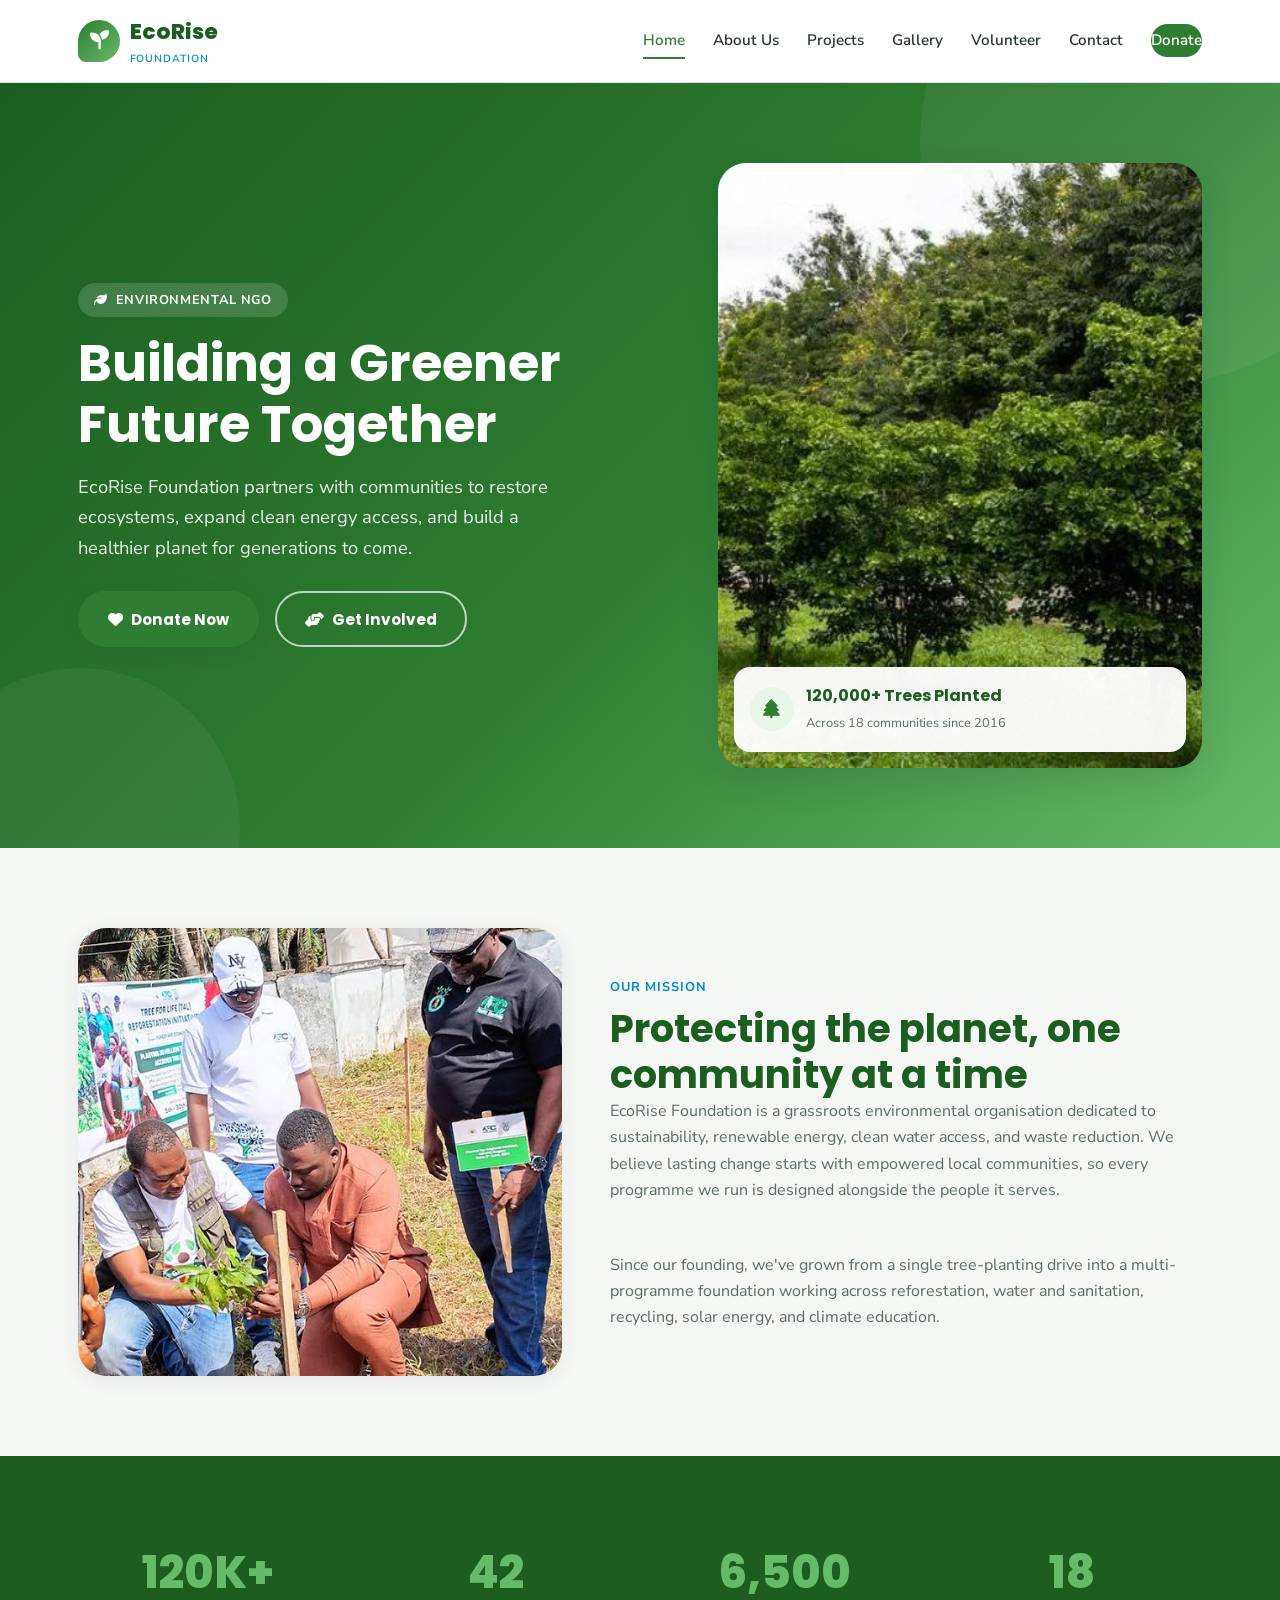
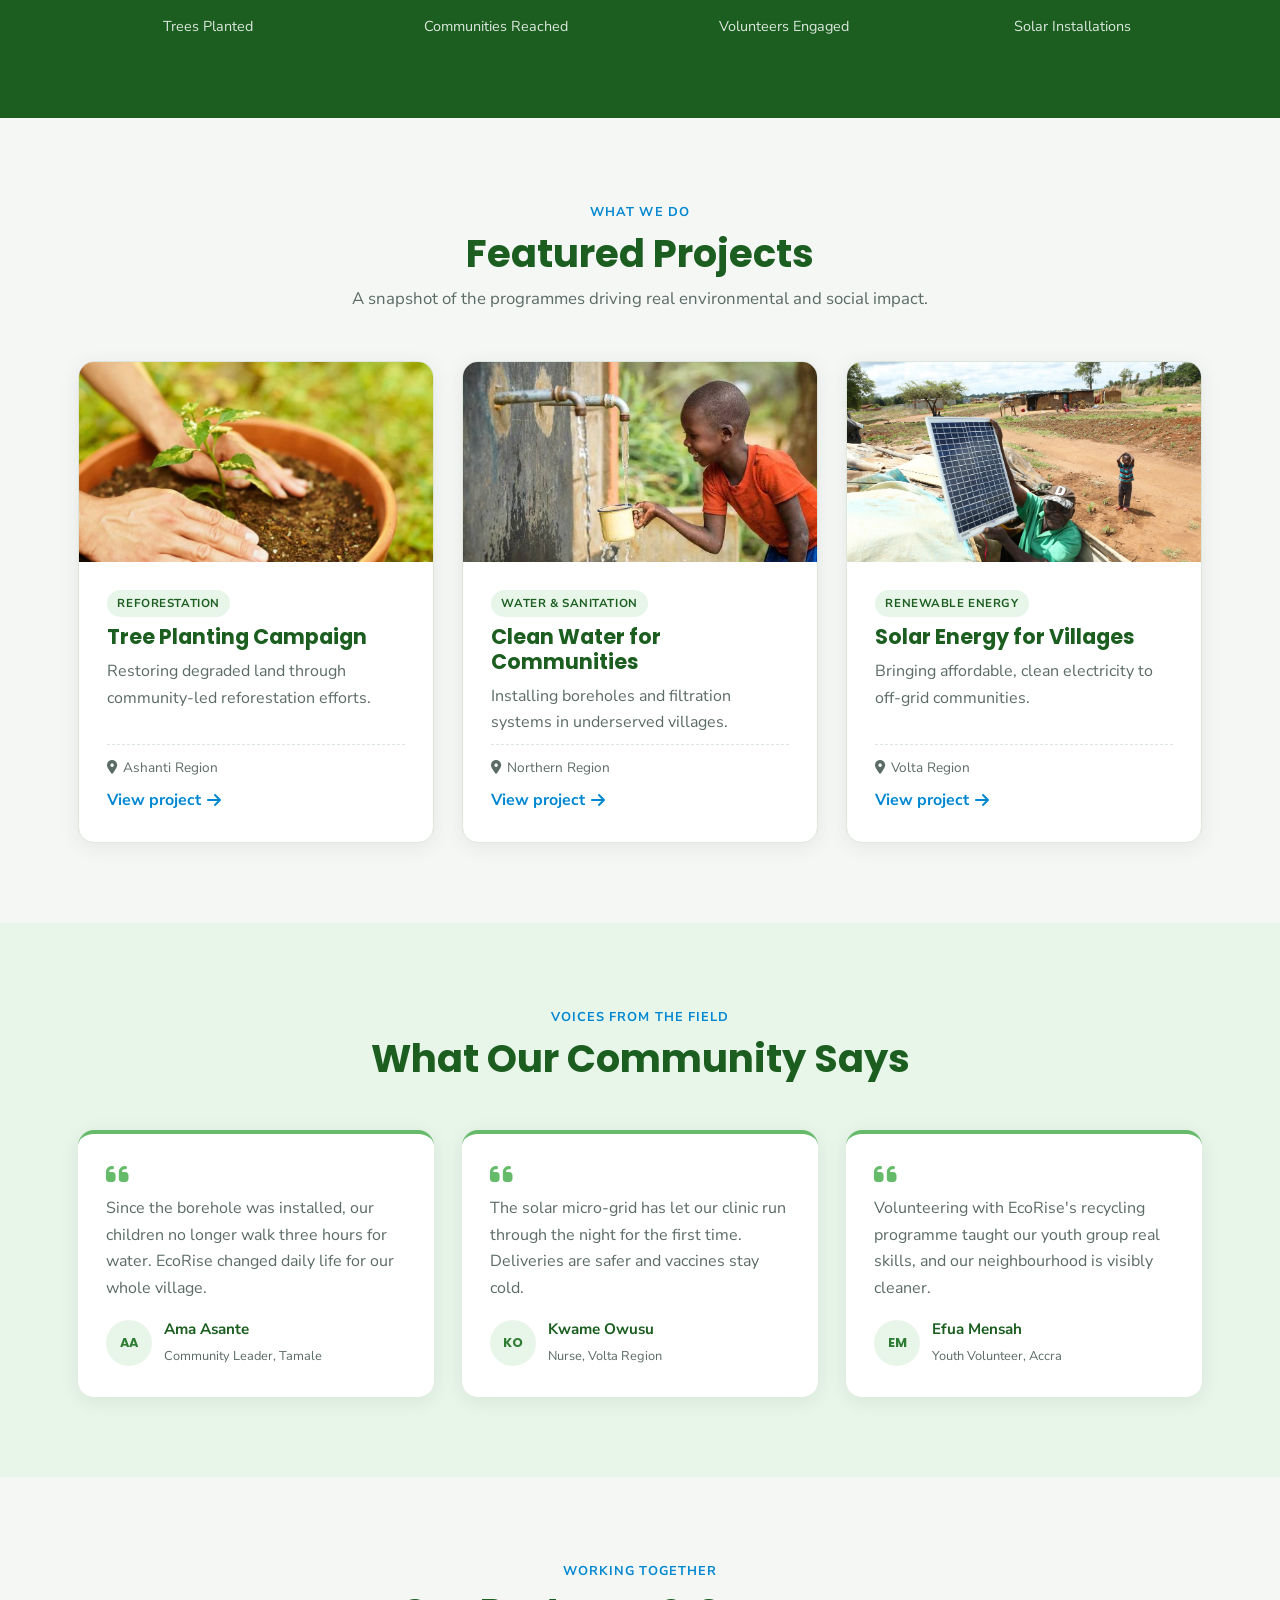
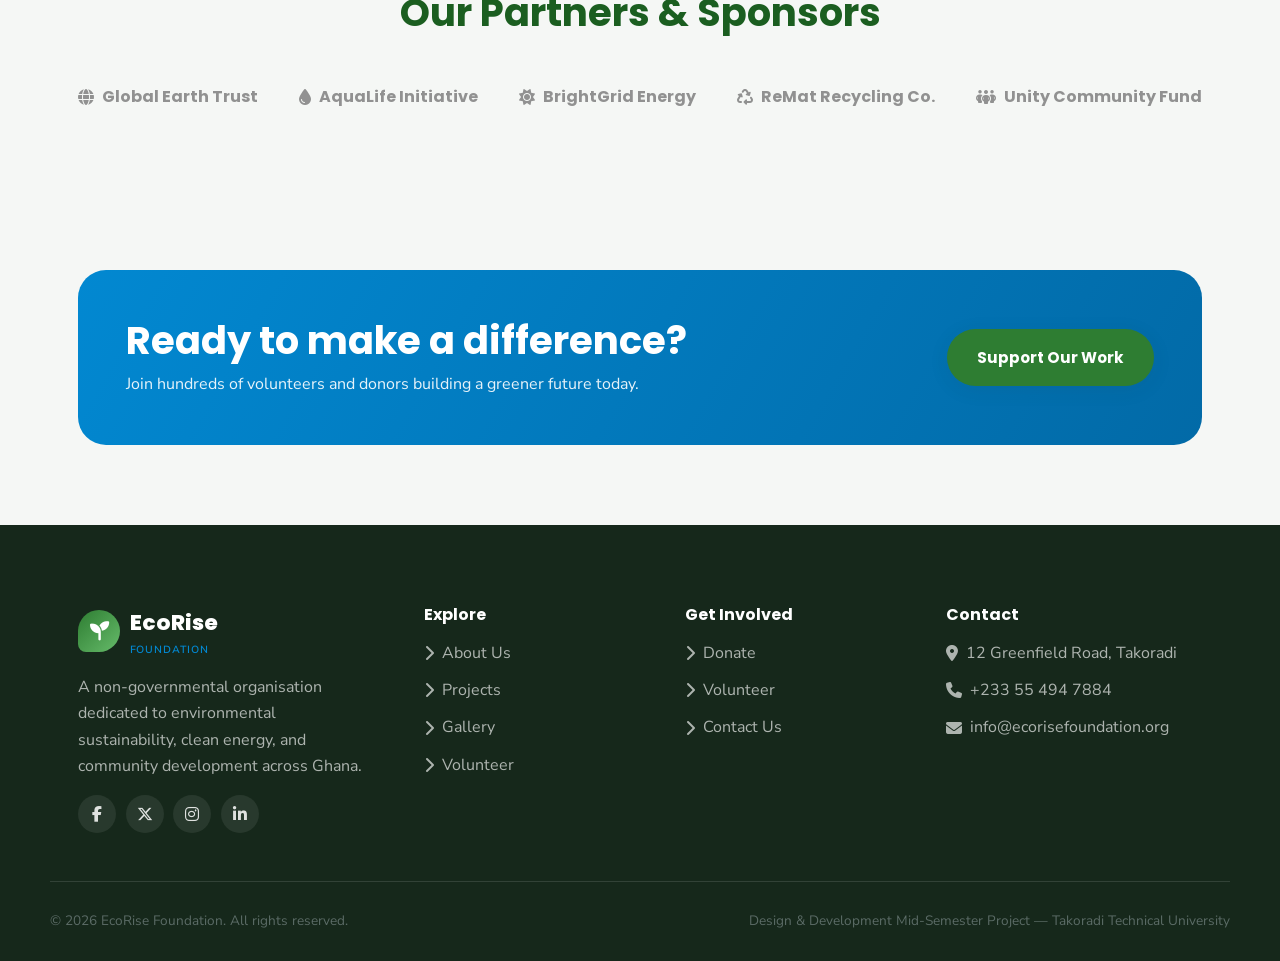
==== commit 2eca8386: "refactor: add new images to about section" ====
--- a/index.html
+++ b/index.html
@@ -3,8 +3,8 @@
 <head>
 <meta charset="UTF-8">
 <meta name="viewport" content="width=device-width, initial-scale=1.0">
-<title>Projects &amp; Programs | EcoRise Foundation</title>
-<meta name="description" content="Explore EcoRise Foundation's environmental and community development projects, from tree planting to solar energy access.">
+<title>EcoRise Foundation | Building a Greener Future Together</title>
+<meta name="description" content="EcoRise Foundation is a non-profit driving environmental sustainability, clean energy, water access, and community development.">
 <link rel="preconnect" href="https://fonts.googleapis.com">
 <link href="https://fonts.googleapis.com/css2?family=Poppins:wght@500;600;700;800&family=Nunito+Sans:wght@400;600;700&display=swap" rel="stylesheet">
 <link rel="stylesheet" href="https://cdnjs.cloudflare.com/ajax/libs/font-awesome/6.5.1/css/all.min.css">
@@ -12,8 +12,10 @@
 </head>
 <body>
 
+<!-- ============ Student Identification Header ============ -->
 <!-- Name: [Your Full Name]  |  Index Number: [Your Index Number] -->
 
+<!-- ============ Site Header / Navigation ============ -->
 <header class="site-header">
   <nav class="navbar" aria-label="Primary navigation">
     <a href="index.html" class="brand">
@@ -21,9 +23,9 @@
       <span>EcoRise <small>Foundation</small></span>
     </a>
     <ul class="nav-links">
-      <li><a href="index.html">Home</a></li>
+      <li><a href="index.html" class="active">Home</a></li>
       <li><a href="about.html">About Us</a></li>
-      <li><a href="projects.html" class="active">Projects</a></li>
+      <li><a href="projects.html">Projects</a></li>
       <li><a href="gallery.html">Gallery</a></li>
       <li><a href="volunteer.html">Volunteer</a></li>
       <li><a href="contact.html">Contact</a></li>
@@ -34,174 +36,178 @@
 
 <main>
 
-  <section class="page-banner">
-    <div class="container">
-      <h1>Our Projects &amp; Programs</h1>
-      <p>Six active programmes turning environmental commitment into measurable impact.</p>
-      <p class="breadcrumb"><a href="index.html">Home</a> / Projects</p>
-    </div>
-  </section>
-
-  <!-- ============ Projects Grid ============ -->
-  <section>
-    <div class="container">
+  <!-- ============ Hero Section ============ -->
+  <section class="hero">
+    <div class="container hero-grid">
+      <div class="hero-copy">
+        <span class="hero-eyebrow"><i class="fa-solid fa-leaf"></i> Environmental NGO</span>
+        <h1>Building a Greener Future Together</h1>
+        <p class="tagline">EcoRise Foundation partners with communities to restore ecosystems, expand clean energy access, and build a healthier planet for generations to come.</p>
+        <div class="hero-actions">
+          <a href="donate.html" class="btn btn-primary"><i class="fa-solid fa-heart"></i> Donate Now</a>
+          <a href="volunteer.html" class="btn btn-outline"><i class="fa-solid fa-hands-helping"></i> Get Involved</a>
+        </div>
+      </div>
+      <div class="hero-visual">
+        <img src="images/green-ghana.webp" alt="Volunteers planting a young tree seedling in fertile soil">
+        <div class="float-badge">
+          <span class="badge-icon"><i class="fa-solid fa-tree"></i></span>
+          <div>
+            <strong>120,000+ Trees Planted</strong>
+            <span>Across 18 communities since 2016</span>
+          </div>
+        </div>
+      </div>
+    </div>
+  </section>
+
+  <!-- ============ Introduction / Mission ============ -->
+  <section class="intro">
+    <div class="container intro-grid">
+      <img src="images/tree-plant.jpg" alt="Community members working together on a clean water project">
+      <div>
+        <span class="section-eyebrow">Our Mission</span>
+        <h2>Protecting the planet, one community at a time</h2>
+        <p>EcoRise Foundation is a grassroots environmental organisation dedicated to sustainability, renewable energy, clean water access, and waste reduction. We believe lasting change starts with empowered local communities, so every programme we run is designed alongside the people it serves.</p>
+        <p class="mt-lg">Since our founding, we've grown from a single tree-planting drive into a multi-programme foundation working across reforestation, water and sanitation, recycling, solar energy, and climate education.</p>
+      </div>
+    </div>
+  </section>
+
+  <!-- ============ Statistics ============ -->
+  <section class="stats">
+    <div class="container stats-grid">
+      <div>
+        <div class="stat-number">120K+</div>
+        <div class="stat-label">Trees Planted</div>
+      </div>
+      <div>
+        <div class="stat-number">42</div>
+        <div class="stat-label">Communities Reached</div>
+      </div>
+      <div>
+        <div class="stat-number">6,500</div>
+        <div class="stat-label">Volunteers Engaged</div>
+      </div>
+      <div>
+        <div class="stat-number">18</div>
+        <div class="stat-label">Solar Installations</div>
+      </div>
+    </div>
+  </section>
+
+  <!-- ============ Featured Projects ============ -->
+  <section class="featured-projects">
+    <div class="container">
+      <div class="section-heading center">
+        <span class="section-eyebrow">What We Do</span>
+        <h2>Featured Projects</h2>
+        <p>A snapshot of the programmes driving real environmental and social impact.</p>
+      </div>
       <div class="card-grid">
-
         <article class="card">
-          <img src="images/tree-plant.jpg" alt="Volunteers planting rows of tree seedlings on a restored hillside">
+          <img src="images/seedlings.webp" alt="Volunteers planting trees on a hillside">
           <div class="card-body">
             <span class="card-tag">Reforestation</span>
-            <h3>1. Tree Planting Campaign</h3>
-            <p>A community-led reforestation effort restoring degraded farmland and watersheds through native tree species, seedling nurseries, and long-term forest stewardship training.</p>
-            <div class="card-meta">
-              <span><i class="fa-solid fa-location-dot"></i> Ashanti Region</span>
-              <span class="status-pill status-ongoing">Ongoing</span>
-            </div>
+            <h3>Tree Planting Campaign</h3>
+            <p>Restoring degraded land through community-led reforestation efforts.</p>
+            <div class="card-meta"><span><i class="fa-solid fa-location-dot"></i> Ashanti Region</span></div>
+            <a href="projects.html" class="card-link">View project <i class="fa-solid fa-arrow-right"></i></a>
           </div>
         </article>
-
         <article class="card">
-          <img src="images/clean_water.jpg" alt="A new borehole providing clean water to a rural village">
+          <img src="images/clean_water.jpg" alt="Children collecting clean water from a new borehole">
           <div class="card-body">
             <span class="card-tag">Water &amp; Sanitation</span>
-            <h3>2. Clean Water for Communities</h3>
-            <p>Drilling boreholes and installing filtration systems to provide safe, reliable drinking water while training local technicians in system maintenance.</p>
-            <div class="card-meta">
-              <span><i class="fa-solid fa-location-dot"></i> Northern Region</span>
-              <span class="status-pill status-ongoing">Ongoing</span>
-            </div>
+            <h3>Clean Water for Communities</h3>
+            <p>Installing boreholes and filtration systems in underserved villages.</p>
+            <div class="card-meta"><span><i class="fa-solid fa-location-dot"></i> Northern Region</span></div>
+            <a href="projects.html" class="card-link">View project <i class="fa-solid fa-arrow-right"></i></a>
           </div>
         </article>
-
         <article class="card">
-          <img src="images/plastic.jpg" alt="Sorted plastic waste ready for recycling at a community collection centre">
-          <div class="card-body">
-            <span class="card-tag">Waste Management</span>
-            <h3>3. Plastic Recycling Program</h3>
-            <p>Community collection points and a local processing hub that turn plastic waste into reusable materials, reducing pollution and creating green jobs.</p>
-            <div class="card-meta">
-              <span><i class="fa-solid fa-location-dot"></i> Greater Accra Region</span>
-              <span class="status-pill status-complete">Phase 1 Complete</span>
-            </div>
-          </div>
-        </article>
-
-        <article class="card">
-          <img src="images/solar.webp" alt="Solar panel micro-grid installation in an off-grid village">
+          <img src="images/solar.webp" alt="Solar panels installed in a rural village">
           <div class="card-body">
             <span class="card-tag">Renewable Energy</span>
-            <h3>4. Solar Energy for Villages</h3>
-            <p>Installing affordable solar micro-grids to bring reliable electricity to off-grid communities, powering homes, schools, and health clinics.</p>
-            <div class="card-meta">
-              <span><i class="fa-solid fa-location-dot"></i> Volta Region</span>
-              <span class="status-pill status-ongoing">Ongoing</span>
-            </div>
+            <h3>Solar Energy for Villages</h3>
+            <p>Bringing affordable, clean electricity to off-grid communities.</p>
+            <div class="card-meta"><span><i class="fa-solid fa-location-dot"></i> Volta Region</span></div>
+            <a href="projects.html" class="card-link">View project <i class="fa-solid fa-arrow-right"></i></a>
           </div>
         </article>
-
-        <article class="card">
-          <img src="images/climate.jpg" alt="A community workshop on climate change awareness">
-          <div class="card-body">
-            <span class="card-tag">Climate Education</span>
-            <h3>5. Climate Awareness Outreach</h3>
-            <p>School and community workshops that build understanding of climate change causes, impacts, and practical local adaptation strategies.</p>
-            <div class="card-meta">
-              <span><i class="fa-solid fa-location-dot"></i> Nationwide</span>
-              <span class="status-pill status-ongoing">Ongoing</span>
-            </div>
-          </div>
-        </article>
-
-        <article class="card">
-          <img src="images/green-school.jpg" alt="Students tending a school garden as part of a green schools programme">
-          <div class="card-body">
-            <span class="card-tag">Community Development</span>
-            <h3>6. Green Schools Initiative</h3>
-            <p>Helping schools build gardens, waste-sorting systems, and eco-clubs that teach students sustainable habits from an early age.</p>
-            <div class="card-meta">
-              <span><i class="fa-solid fa-location-dot"></i> Western Region</span>
-              <span class="status-pill status-complete">15 Schools Enrolled</span>
-            </div>
-          </div>
-        </article>
-
-      </div>
-    </div>
-  </section>
-
-  <!-- ============ Impact Summary Table ============ -->
-  <section class="bg-tint">
+      </div>
+    </div>
+  </section>
+
+  <!-- ============ Testimonials ============ -->
+  <section class="testimonials bg-tint">
     <div class="container">
       <div class="section-heading center">
-        <span class="section-eyebrow">By the Numbers</span>
-        <h2>Programme Impact Summary</h2>
-      </div>
-      <table class="data-table">
-        <caption>Overview of current programme reach and status</caption>
-        <thead>
-          <tr>
-            <th scope="col">Project</th>
-            <th scope="col">Location</th>
-            <th scope="col">Beneficiaries</th>
-            <th scope="col">Status</th>
-          </tr>
-        </thead>
-        <tbody>
-          <tr>
-            <td>Tree Planting Campaign</td>
-            <td>Ashanti Region</td>
-            <td>8,200 residents</td>
-            <td><span class="status-pill status-ongoing">Ongoing</span></td>
-          </tr>
-          <tr>
-            <td>Clean Water for Communities</td>
-            <td>Northern Region</td>
-            <td>5,400 residents</td>
-            <td><span class="status-pill status-ongoing">Ongoing</span></td>
-          </tr>
-          <tr>
-            <td>Plastic Recycling Program</td>
-            <td>Greater Accra Region</td>
-            <td>3,100 households</td>
-            <td><span class="status-pill status-complete">Phase 1 Complete</span></td>
-          </tr>
-          <tr>
-            <td>Solar Energy for Villages</td>
-            <td>Volta Region</td>
-            <td>1,850 households</td>
-            <td><span class="status-pill status-ongoing">Ongoing</span></td>
-          </tr>
-          <tr>
-            <td>Climate Awareness Outreach</td>
-            <td>Nationwide</td>
-            <td>12,000 students</td>
-            <td><span class="status-pill status-ongoing">Ongoing</span></td>
-          </tr>
-          <tr>
-            <td>Green Schools Initiative</td>
-            <td>Western Region</td>
-            <td>15 schools</td>
-            <td><span class="status-pill status-complete">Enrolled</span></td>
-          </tr>
-        </tbody>
-      </table>
-    </div>
-  </section>
-
+        <span class="section-eyebrow">Voices From the Field</span>
+        <h2>What Our Community Says</h2>
+      </div>
+      <div class="testimonial-grid">
+        <blockquote class="testimonial-card">
+          <i class="fa-solid fa-quote-left quote-icon"></i>
+          <p>Since the borehole was installed, our children no longer walk three hours for water. EcoRise changed daily life for our whole village.</p>
+          <footer class="testimonial-author">
+            <span class="avatar">AA</span>
+            <div><strong>Ama Asante</strong><span>Community Leader, Tamale</span></div>
+          </footer>
+        </blockquote>
+        <blockquote class="testimonial-card">
+          <i class="fa-solid fa-quote-left quote-icon"></i>
+          <p>The solar micro-grid has let our clinic run through the night for the first time. Deliveries are safer and vaccines stay cold.</p>
+          <footer class="testimonial-author">
+            <span class="avatar">KO</span>
+            <div><strong>Kwame Owusu</strong><span>Nurse, Volta Region</span></div>
+          </footer>
+        </blockquote>
+        <blockquote class="testimonial-card">
+          <i class="fa-solid fa-quote-left quote-icon"></i>
+          <p>Volunteering with EcoRise's recycling programme taught our youth group real skills, and our neighbourhood is visibly cleaner.</p>
+          <footer class="testimonial-author">
+            <span class="avatar">EM</span>
+            <div><strong>Efua Mensah</strong><span>Youth Volunteer, Accra</span></div>
+          </footer>
+        </blockquote>
+      </div>
+    </div>
+  </section>
+
+  <!-- ============ Partners ============ -->
+  <section class="partners">
+    <div class="container">
+      <div class="section-heading center">
+        <span class="section-eyebrow">Working Together</span>
+        <h2>Our Partners &amp; Sponsors</h2>
+      </div>
+      <div class="partners-strip">
+        <span class="partner-logo"><i class="fa-solid fa-globe"></i> Global Earth Trust</span>
+        <span class="partner-logo"><i class="fa-solid fa-droplet"></i> AquaLife Initiative</span>
+        <span class="partner-logo"><i class="fa-solid fa-sun"></i> BrightGrid Energy</span>
+        <span class="partner-logo"><i class="fa-solid fa-recycle"></i> ReMat Recycling Co.</span>
+        <span class="partner-logo"><i class="fa-solid fa-people-group"></i> Unity Community Fund</span>
+      </div>
+    </div>
+  </section>
+
+  <!-- ============ CTA ============ -->
   <section>
     <div class="container">
       <div class="cta-banner">
         <div>
-          <h2>Want to support a specific project?</h2>
-          <p>Your donation directly funds the programmes above.</p>
+          <h2>Ready to make a difference?</h2>
+          <p>Join hundreds of volunteers and donors building a greener future today.</p>
         </div>
-        <a href="donate.html" class="btn btn-primary">Donate Now</a>
+        <a href="donate.html" class="btn btn-primary">Support Our Work</a>
       </div>
     </div>
   </section>
 
 </main>
 
+<!-- ============ Footer ============ -->
 <footer class="site-footer">
   <div class="container footer-grid">
     <div class="footer-brand">
--- a/css/style.css
+++ b/css/style.css
@@ -1,549 +1,1269 @@
-/* =========================================================
-   SunRoot Foundation — Stylesheet
-   Clean Power, Rooted in Community.
-   ========================================================= */
-
-@import url('https://fonts.googleapis.com/css2?family=Fraunces:opsz,wght@9..144,400;9..144,500;9..144,600;9..144,700&family=Work+Sans:wght@400;500;600;700&family=JetBrains+Mono:wght@500&display=swap');
-
-:root{
-  /* --- Color tokens --- */
-  --ink:        #0F1B14;   /* deep night sky */
-  --ink-soft:   #16261C;
-  --solar-gold: #F2A93B;   /* sun / primary accent */
-  --root-green: #2F6B4F;   /* deep forest green, secondary */
-  --root-green-dark: #1E4A36;
-  --sand:       #F5EDE0;   /* warm page background */
-  --sand-deep:  #EBE0CC;
-  --ember:      #D9622B;   /* warm CTA / highlight */
-  --slate:      #24302A;   /* body text */
-  --slate-soft: #55645B;
-  --white:      #FFFFFF;
-  --line:       #DCD2BC;
-
-  /* --- Type --- */
-  --font-display: 'Fraunces', serif;
-  --font-body: 'Work Sans', sans-serif;
-  --font-mono: 'JetBrains Mono', monospace;
-
-  --radius: 14px;
+/* ==========================================================================
+   EcoRise Foundation — Stylesheet
+   Building a Greener Future Together
+   ========================================================================== */
+
+/* -------------------- Design Tokens -------------------- */
+:root {
+  /* Brand colours */
+  --color-primary: #2E7D32;
+  --color-primary-dark: #1B5E20;
+  --color-primary-light: #E8F5E9;
+  --color-secondary: #66BB6A;
+  --color-accent: #0288D1;
+  --color-accent-light: #E1F5FE;
+  --color-bg: #F5F7F5;
+  --color-surface: #FFFFFF;
+  --color-text: #263238;
+  --color-text-muted: #5B6B66;
+  --color-border: #DDE6DD;
+  --color-earth: #8D6E4F;
+
+  /* Typography */
+  --font-display: 'Poppins', 'Segoe UI', sans-serif;
+  --font-body: 'Nunito Sans', 'Segoe UI', sans-serif;
+
+  /* Spacing scale */
+  --space-xs: 0.5rem;
+  --space-sm: 1rem;
+  --space-md: 1.75rem;
+  --space-lg: 3rem;
+  --space-xl: 5rem;
+
+  /* Radii & shadows */
   --radius-sm: 8px;
-  --shadow: 0 10px 30px rgba(15, 27, 20, 0.10);
-  --shadow-soft: 0 4px 14px rgba(15, 27, 20, 0.08);
-}
-
-*, *::before, *::after{ box-sizing: border-box; }
-html{ scroll-behavior: smooth; }
-body{
+  --radius-md: 16px;
+  --radius-lg: 28px;
+  --shadow-soft: 0 4px 20px rgba(38, 56, 50, 0.08);
+  --shadow-hover: 0 12px 32px rgba(38, 56, 50, 0.16);
+
+  --max-width: 1180px;
+  --transition: all 0.25s ease;
+}
+
+/* -------------------- Reset -------------------- */
+* {
   margin: 0;
+  padding: 0;
+  box-sizing: border-box;
+}
+
+html {
+  scroll-behavior: smooth;
+}
+
+body {
   font-family: var(--font-body);
-  color: var(--slate);
-  background: var(--sand);
-  line-height: 1.6;
-  -webkit-font-smoothing: antialiased;
-}
-img{ max-width: 100%; display: block; }
-a{ color: inherit; text-decoration: none; }
-ul, ol{ margin: 0; padding: 0; list-style: none; }
-h1, h2, h3, h4{
+  color: var(--color-text);
+  background-color: var(--color-bg);
+  line-height: 1.65;
+  font-size: 1rem;
+  overflow-x: hidden;
+}
+
+img {
+  max-width: 100%;
+  display: block;
+}
+
+a {
+  text-decoration: none;
+  color: inherit;
+}
+
+ul,
+ol {
+  list-style: none;
+}
+
+h1,
+h2,
+h3,
+h4 {
   font-family: var(--font-display);
-  color: var(--ink);
-  line-height: 1.15;
-  margin: 0 0 0.5em;
-  font-weight: 600;
-}
-p{ margin: 0 0 1em; }
-:focus-visible{
-  outline: 3px solid var(--ember);
-  outline-offset: 3px;
-}
-
-.eyebrow{
-  font-family: var(--font-mono);
-  font-size: 0.72rem;
-  letter-spacing: 0.14em;
+  line-height: 1.2;
+  font-weight: 700;
+  color: var(--color-primary-dark);
+}
+
+h1 { font-size: clamp(2.2rem, 4vw, 3.4rem); }
+h2 { font-size: clamp(1.7rem, 3vw, 2.4rem); }
+h3 { font-size: 1.3rem; }
+
+p { color: var(--color-text-muted); }
+
+:focus-visible {
+  outline: 3px solid var(--color-accent);
+  outline-offset: 2px;
+}
+
+.container {
+  max-width: var(--max-width);
+  margin: 0 auto;
+  padding: 0 var(--space-md);
+}
+
+section {
+  padding: var(--space-xl) 0;
+}
+
+.section-eyebrow {
+  display: inline-flex;
+  align-items: center;
+  gap: 0.5rem;
+  color: var(--color-accent);
+  font-weight: 700;
   text-transform: uppercase;
-  color: var(--root-green);
-  display: inline-block;
-  margin-bottom: 0.9em;
-}
-.eyebrow::before{ content: "◆ "; color: var(--solar-gold); }
-
-.container{
-  width: 100%;
-  max-width: 1140px;
-  margin: 0 auto;
-  padding: 0 24px;
-}
-.section{ padding: 84px 0; }
-.section-tight{ padding: 56px 0; }
-.section-alt{ background: var(--sand-deep); }
-.section-dark{ background: var(--ink); color: #E9E4D8; }
-.section-dark h2, .section-dark h3{ color: var(--white); }
-
-.section-head{ max-width: 640px; margin-bottom: 48px; }
-.section-head.center{ margin-left: auto; margin-right: auto; text-align: center; }
-
-/* Divider motif: a thin sunrise gradient bar, used sparingly as a signature echo */
-.horizon-rule{
-  height: 3px;
-  width: 72px;
-  border-radius: 3px;
-  background: linear-gradient(90deg, var(--root-green), var(--solar-gold), var(--ember));
-  margin: 0 0 22px;
-}
-.section-head.center .horizon-rule{ margin-inline: auto; }
-
-/* =========================
-   Buttons
-   ========================= */
-.btn{
+  letter-spacing: 0.08em;
+  font-size: 0.8rem;
+  margin-bottom: var(--space-xs);
+}
+
+.section-heading {
+  max-width: 640px;
+  margin-bottom: var(--space-lg);
+}
+
+.section-heading p {
+  margin-top: var(--space-xs);
+  font-size: 1.05rem;
+}
+
+.section-heading.center {
+  margin-left: auto;
+  margin-right: auto;
+  text-align: center;
+}
+
+/* -------------------- Buttons -------------------- */
+.btn {
   display: inline-flex;
   align-items: center;
-  gap: 8px;
-  padding: 13px 26px;
-  border-radius: 100px;
-  font-weight: 600;
+  gap: 0.5rem;
+  padding: 0.85rem 1.75rem;
+  border-radius: 50px;
+  font-weight: 700;
+  font-family: var(--font-display);
   font-size: 0.95rem;
   border: 2px solid transparent;
   cursor: pointer;
-  transition: transform 0.15s ease, box-shadow 0.15s ease, background 0.2s ease, color 0.2s ease;
-}
-.btn:hover{ transform: translateY(-2px); }
-.btn-primary{ background: var(--ember); color: var(--white); box-shadow: var(--shadow-soft); }
-.btn-primary:hover{ background: #C1531F; }
-.btn-gold{ background: var(--solar-gold); color: var(--ink); box-shadow: var(--shadow-soft); }
-.btn-gold:hover{ background: #E19A28; }
-.btn-outline{ background: transparent; border-color: currentColor; color: inherit; }
-.btn-outline:hover{ background: rgba(255,255,255,0.08); }
-.btn-outline-dark{ background: transparent; border-color: var(--ink); color: var(--ink); }
-.btn-outline-dark:hover{ background: var(--ink); color: var(--white); }
-.btn-row{ display: flex; gap: 14px; flex-wrap: wrap; }
-
-/* =========================
-   Header / Nav
-   ========================= */
-.site-header{
+  transition: var(--transition);
+}
+
+.btn-primary {
+  background-color: var(--color-primary);
+  color: #fff;
+  box-shadow: var(--shadow-soft);
+}
+
+.btn-primary:hover {
+  background-color: var(--color-primary-dark);
+  transform: translateY(-3px);
+  box-shadow: var(--shadow-hover);
+}
+
+.btn-outline {
+  background-color: transparent;
+  color: #fff;
+  border-color: rgba(255, 255, 255, 0.7);
+}
+
+.btn-outline:hover {
+  background-color: rgba(255, 255, 255, 0.15);
+  border-color: #fff;
+  transform: translateY(-3px);
+}
+
+.btn-accent {
+  background-color: var(--color-accent);
+  color: #fff;
+  box-shadow: var(--shadow-soft);
+}
+
+.btn-accent:hover {
+  background-color: #026aa7;
+  transform: translateY(-3px);
+  box-shadow: var(--shadow-hover);
+}
+
+.btn-block {
+  width: 100%;
+  justify-content: center;
+}
+
+/* -------------------- Header & Navigation -------------------- */
+.site-header {
   position: sticky;
   top: 0;
   z-index: 100;
-  background: rgba(245, 237, 224, 0.92);
-  backdrop-filter: blur(8px);
-  border-bottom: 1px solid var(--line);
-}
-.credit-bar{
-  background: var(--ink);
-  color: #C9C0AE;
-  font-family: var(--font-mono);
-  font-size: 0.68rem;
-  letter-spacing: 0.04em;
+  background-color: rgba(255, 255, 255, 0.96);
+  backdrop-filter: blur(6px);
+  border-bottom: 1px solid var(--color-border);
+}
+
+.navbar {
+  display: flex;
+  align-items: center;
+  justify-content: space-between;
+  padding: 0.9rem var(--space-md);
+  max-width: var(--max-width);
+  margin: 0 auto;
+}
+
+.brand {
+  display: flex;
+  align-items: center;
+  gap: 0.6rem;
+  font-family: var(--font-display);
+  font-weight: 800;
+  font-size: 1.35rem;
+  color: var(--color-primary-dark);
+}
+
+.brand .brand-icon {
+  display: inline-flex;
+  align-items: center;
+  justify-content: center;
+  width: 42px;
+  height: 42px;
+  border-radius: 50% 50% 50% 8px;
+  background: linear-gradient(135deg, var(--color-primary), var(--color-secondary));
+  color: #fff;
+  font-size: 1.2rem;
+}
+
+.brand small {
+  display: block;
+  font-family: var(--font-body);
+  font-weight: 600;
+  font-size: 0.65rem;
+  letter-spacing: 0.08em;
+  text-transform: uppercase;
+  color: var(--color-accent);
+}
+
+.nav-links {
+  display: flex;
+  align-items: center;
+  gap: var(--space-md);
+}
+
+.nav-links a {
+  font-weight: 600;
+  font-size: 0.95rem;
+  color: var(--color-text);
+  position: relative;
+  padding: 0.4rem 0;
+  transition: var(--transition);
+}
+
+.nav-links a::after {
+  content: "";
+  position: absolute;
+  left: 0;
+  bottom: -2px;
+  width: 0;
+  height: 2px;
+  background-color: var(--color-primary);
+  transition: var(--transition);
+}
+
+.nav-links a:hover,
+.nav-links a.active {
+  color: var(--color-primary);
+}
+
+.nav-links a:hover::after,
+.nav-links a.active::after {
+  width: 100%;
+}
+
+.nav-cta {
+  background-color: var(--color-primary);
+  color: #fff !important;
+  padding: 0.6rem 1.4rem;
+  border-radius: 50px;
+}
+
+.nav-cta::after { display: none; }
+
+.nav-cta:hover {
+  background-color: var(--color-primary-dark);
+  color: #fff !important;
+}
+
+/* -------------------- Page Banner (interior pages) -------------------- */
+.page-banner {
+  background: linear-gradient(120deg, var(--color-primary-dark), var(--color-primary) 60%, var(--color-secondary));
+  color: #fff;
+  padding: var(--space-lg) 0;
   text-align: center;
-  padding: 5px 12px;
-}
-.nav-wrap{
-  display: flex;
-  align-items: center;
-  justify-content: space-between;
-  padding: 16px 24px;
-  max-width: 1140px;
-  margin: 0 auto;
-}
-.brand{
-  display: flex;
-  align-items: center;
-  gap: 10px;
+  position: relative;
+  overflow: hidden;
+}
+
+.page-banner::before {
+  content: "";
+  position: absolute;
+  inset: 0;
+  background-image: radial-gradient(circle at 15% 30%, rgba(255,255,255,0.12) 0, transparent 40%),
+                     radial-gradient(circle at 85% 70%, rgba(255,255,255,0.1) 0, transparent 35%);
+}
+
+.page-banner h1 {
+  color: #fff;
+  position: relative;
+}
+
+.page-banner p {
+  color: rgba(255, 255, 255, 0.88);
+  max-width: 560px;
+  margin: var(--space-xs) auto 0;
+  position: relative;
+}
+
+.breadcrumb {
+  margin-top: var(--space-sm);
+  font-size: 0.85rem;
+  color: rgba(255, 255, 255, 0.8);
+  position: relative;
+}
+
+.breadcrumb a { text-decoration: underline; }
+
+/* -------------------- Hero (home) -------------------- */
+.hero {
+  background: linear-gradient(135deg, var(--color-primary-dark) 0%, var(--color-primary) 55%, var(--color-secondary) 100%);
+  color: #fff;
+  position: relative;
+  overflow: hidden;
+  padding: var(--space-xl) 0;
+}
+
+.hero::before {
+  content: "";
+  position: absolute;
+  width: 480px;
+  height: 480px;
+  border-radius: 50%;
+  background: rgba(255, 255, 255, 0.06);
+  top: -180px;
+  right: -120px;
+}
+
+.hero::after {
+  content: "";
+  position: absolute;
+  width: 320px;
+  height: 320px;
+  border-radius: 50%;
+  background: rgba(255, 255, 255, 0.05);
+  bottom: -140px;
+  left: -80px;
+}
+
+.hero-grid {
+  display: grid;
+  grid-template-columns: 1.1fr 0.9fr;
+  align-items: center;
+  gap: var(--space-lg);
+  position: relative;
+}
+
+.hero-eyebrow {
+  display: inline-flex;
+  align-items: center;
+  gap: 0.5rem;
+  background: rgba(255, 255, 255, 0.15);
+  padding: 0.4rem 1rem;
+  border-radius: 50px;
+  font-size: 0.8rem;
+  font-weight: 700;
+  letter-spacing: 0.05em;
+  text-transform: uppercase;
+  margin-bottom: var(--space-sm);
+}
+
+.hero h1 {
+  color: #fff;
+  margin-bottom: var(--space-sm);
+}
+
+.hero .tagline {
+  font-size: 1.15rem;
+  color: rgba(255, 255, 255, 0.9);
+  max-width: 480px;
+  margin-bottom: var(--space-md);
+}
+
+.hero-actions {
+  display: flex;
+  gap: var(--space-sm);
+  flex-wrap: wrap;
+}
+
+.hero-visual {
+  position: relative;
+  border-radius: var(--radius-lg);
+  overflow: hidden;
+  box-shadow: var(--shadow-hover);
+  aspect-ratio: 4 / 5;
+}
+
+.hero-visual img {
+  width: 100%;
+  height: 100%;
+  object-fit: cover;
+}
+
+.hero-visual .float-badge {
+  position: absolute;
+  bottom: var(--space-sm);
+  left: var(--space-sm);
+  right: var(--space-sm);
+  background: rgba(255, 255, 255, 0.95);
+  color: var(--color-text);
+  border-radius: var(--radius-md);
+  padding: var(--space-sm);
+  display: flex;
+  align-items: center;
+  gap: 0.75rem;
+  box-shadow: var(--shadow-soft);
+}
+
+.float-badge .badge-icon {
+  width: 44px;
+  height: 44px;
+  border-radius: 50%;
+  background: var(--color-primary-light);
+  color: var(--color-primary);
+  display: flex;
+  align-items: center;
+  justify-content: center;
+  font-size: 1.2rem;
+  flex-shrink: 0;
+}
+
+.float-badge strong {
+  display: block;
   font-family: var(--font-display);
-  font-weight: 700;
-  font-size: 1.35rem;
-  color: var(--ink);
-}
-.brand-mark{
-  width: 38px; height: 38px;
-  border-radius: 50%;
-  background: linear-gradient(135deg, var(--solar-gold) 0%, var(--ember) 55%, var(--root-green-dark) 100%);
-  flex-shrink: 0;
-  position: relative;
-  box-shadow: inset 0 0 0 3px rgba(255,255,255,0.35);
-}
-.brand small{
-  display: block;
-  font-family: var(--font-mono);
-  font-size: 0.6rem;
-  letter-spacing: 0.08em;
-  color: var(--root-green);
-  font-weight: 500;
-  text-transform: uppercase;
-}
-.main-nav ul{ display: flex; gap: 30px; align-items: center; }
-.main-nav a{
-  font-weight: 600;
-  font-size: 0.92rem;
-  color: var(--slate);
-  padding: 6px 2px;
-  border-bottom: 2px solid transparent;
-  transition: border-color 0.2s ease, color 0.2s ease;
-}
-.main-nav a:hover, .main-nav a[aria-current="page"]{
-  color: var(--root-green-dark);
-  border-color: var(--solar-gold);
-}
-.nav-cta{ display: flex; align-items: center; gap: 18px; }
-.hamburger{ display: none; }
-.nav-toggle-label{ display: none; }
-
-@media (max-width: 860px){
-  .nav-wrap{ flex-wrap: wrap; }
-  .nav-toggle-label{
-    display: flex; align-items: center; justify-content: center;
-    width: 42px; height: 42px; border-radius: var(--radius-sm);
-    background: var(--ink); color: var(--white); cursor: pointer;
-    font-family: var(--font-mono); font-size: 1.1rem;
-  }
-  .main-nav{
-    order: 3;
-    width: 100%;
-    max-height: 0;
-    overflow: hidden;
-    transition: max-height 0.3s ease;
-  }
-  .main-nav ul{ flex-direction: column; align-items: flex-start; gap: 4px; padding: 16px 0 6px; }
-  .main-nav a{ display: block; padding: 10px 4px; width: 100%; }
-  .hamburger:checked ~ .main-nav{ max-height: 400px; }
-  .nav-cta .btn span{ display: none; }
-}
-
-/* =========================
-   Hero (signature sunrise)
-   ========================= */
-.hero{
-  position: relative;
-  background: linear-gradient(180deg, var(--ink) 0%, var(--ink) 45%, var(--root-green-dark) 78%, var(--solar-gold) 100%);
-  color: var(--white);
-  overflow: hidden;
-  padding: 100px 0 0;
-}
-.hero-inner{
-  max-width: 1140px;
-  margin: 0 auto;
-  padding: 0 24px 90px;
-  position: relative;
-  z-index: 2;
-}
-.hero h1{
-  color: var(--white);
-  font-size: clamp(2.4rem, 5vw, 3.6rem);
-  max-width: 720px;
-  margin-bottom: 0.35em;
-}
-.hero .lede{
-  max-width: 560px;
-  font-size: 1.1rem;
-  color: #DCD5C4;
-  margin-bottom: 2em;
-}
-.hero-sun{
-  position: absolute;
-  right: 6%;
-  bottom: -60px;
-  width: 260px; height: 260px;
-  border-radius: 50%;
-  background: radial-gradient(circle at 35% 30%, #FFE29A, var(--solar-gold) 55%, var(--ember) 100%);
-  box-shadow: 0 0 90px 20px rgba(242,169,59,0.35);
-  z-index: 1;
-}
-.hero-skyline{
-  position: absolute;
-  left: 0; right: 0; bottom: 0;
-  height: 130px;
-  z-index: 2;
-  display: flex;
-  align-items: flex-end;
-  gap: 3px;
-  padding: 0 4%;
-  opacity: 0.9;
-}
-.hero-skyline i{
-  display: block;
-  background: var(--ink);
-  flex: 1 0 auto;
-}
-.hero-stats{
-  position: relative;
-  z-index: 3;
-  display: grid;
-  grid-template-columns: repeat(4, 1fr);
-  gap: 1px;
-  background: rgba(255,255,255,0.14);
-  border-top: 1px solid rgba(255,255,255,0.16);
-}
-.hero-stats div{
-  background: var(--ink);
-  padding: 26px 20px;
-  text-align: left;
-}
-.hero-stats .num{
-  font-family: var(--font-mono);
-  font-size: 1.6rem;
-  color: var(--solar-gold);
-  display: block;
-}
-.hero-stats .label{ font-size: 0.8rem; color: #B9B0A0; }
-
-/* =========================
-   Page header (interior pages)
-   ========================= */
-.page-hero{
-  background: var(--ink);
-  color: var(--white);
-  padding: 70px 0 46px;
-  position: relative;
-}
-.page-hero::after{
-  content: "";
-  position: absolute; left: 0; right: 0; bottom: 0; height: 5px;
-  background: linear-gradient(90deg, var(--root-green), var(--solar-gold), var(--ember));
-}
-.page-hero h1{ color: var(--white); margin-bottom: 10px; font-size: clamp(2rem, 4vw, 2.7rem); }
-.page-hero p{ color: #CFC7B6; max-width: 600px; margin: 0; }
-.breadcrumb{
-  font-family: var(--font-mono);
-  font-size: 0.72rem;
-  color: var(--solar-gold);
-  letter-spacing: 0.06em;
-  margin-bottom: 14px;
-  text-transform: uppercase;
-}
-
-/* =========================
-   Cards / Grid layouts
-   ========================= */
-.grid{ display: grid; gap: 28px; }
-.grid-3{ grid-template-columns: repeat(3, 1fr); }
-.grid-2{ grid-template-columns: repeat(2, 1fr); }
-.grid-4{ grid-template-columns: repeat(4, 1fr); }
-
-.card{
-  background: var(--white);
-  border-radius: var(--radius);
+  font-size: 1rem;
+  color: var(--color-primary-dark);
+}
+
+.float-badge span {
+  font-size: 0.8rem;
+  color: var(--color-text-muted);
+}
+
+/* -------------------- Intro / Mission -------------------- */
+.intro-grid {
+  display: grid;
+  grid-template-columns: 0.9fr 1.1fr;
+  gap: var(--space-lg);
+  align-items: center;
+}
+
+.intro-grid img {
+  border-radius: var(--radius-lg);
+  box-shadow: var(--shadow-soft);
+}
+
+/* -------------------- Cards -------------------- */
+.card-grid {
+  display: grid;
+  grid-template-columns: repeat(3, 1fr);
+  gap: var(--space-md);
+}
+
+.card {
+  background-color: var(--color-surface);
+  border-radius: var(--radius-md);
   overflow: hidden;
   box-shadow: var(--shadow-soft);
-  border: 1px solid var(--line);
-  transition: transform 0.2s ease, box-shadow 0.2s ease;
+  border: 1px solid var(--color-border);
+  transition: var(--transition);
   display: flex;
   flex-direction: column;
 }
-.card:hover{ transform: translateY(-5px); box-shadow: var(--shadow); }
-.card img{ height: 190px; object-fit: cover; width: 100%; }
-.card-body{ padding: 22px; flex: 1; display: flex; flex-direction: column; }
-.card-body h3{ font-size: 1.15rem; margin-bottom: 8px; }
-.tag{
-  display: inline-block;
-  font-family: var(--font-mono);
-  font-size: 0.65rem;
-  letter-spacing: 0.06em;
-  text-transform: uppercase;
-  background: var(--sand-deep);
-  color: var(--root-green-dark);
-  padding: 4px 10px;
-  border-radius: 100px;
-  margin-bottom: 12px;
-  width: fit-content;
-}
-.tag.status-active{ background: #E4F0E8; color: var(--root-green-dark); }
-.tag.status-scaling{ background: #FCEBD8; color: #A15A16; }
-.card-meta{
-  margin-top: auto;
-  padding-top: 14px;
-  border-top: 1px dashed var(--line);
-  font-size: 0.82rem;
-  color: var(--slate-soft);
-  display: flex;
-  justify-content: space-between;
-}
-
-/* Stat blocks */
-.stat-strip{
-  display: grid;
-  grid-template-columns: repeat(4, 1fr);
-  gap: 24px;
-  text-align: center;
-}
-.stat-strip .num{
-  font-family: var(--font-mono);
-  font-size: 2.1rem;
-  color: var(--root-green-dark);
-  display: block;
-}
-.stat-strip .label{ font-size: 0.85rem; color: var(--slate-soft); }
-
-/* Testimonials */
-.testimonial{
-  background: var(--white);
-  border-radius: var(--radius);
-  padding: 28px;
-  border: 1px solid var(--line);
-  box-shadow: var(--shadow-soft);
-}
-.testimonial p{ font-family: var(--font-display); font-size: 1.05rem; font-style: italic; color: var(--ink); }
-.testimonial .who{ font-family: var(--font-mono); font-size: 0.75rem; color: var(--root-green); text-transform: uppercase; letter-spacing: 0.04em; }
-
-/* Partners */
-.partner-row{
-  display: flex; flex-wrap: wrap; gap: 16px; justify-content: center;
-}
-.partner-badge{
-  font-family: var(--font-mono);
-  font-size: 0.82rem;
-  border: 1px dashed var(--line);
-  border-radius: var(--radius-sm);
-  padding: 14px 22px;
-  color: var(--slate-soft);
-  background: var(--white);
-}
-
-/* =========================
-   Aside / callout box
-   ========================= */
-.layout-with-aside{
-  display: grid;
-  grid-template-columns: 2fr 1fr;
-  gap: 44px;
-  align-items: start;
-}
-aside.callout{
-  background: var(--root-green-dark);
-  color: var(--white);
-  border-radius: var(--radius);
-  padding: 28px;
-  position: sticky;
-  top: 100px;
-}
-aside.callout h3{ color: var(--solar-gold); font-size: 1.05rem; }
-aside.callout ul{ margin-top: 12px; }
-aside.callout li{ padding: 8px 0; border-top: 1px solid rgba(255,255,255,0.15); font-size: 0.92rem; }
-aside.callout li:first-child{ border-top: none; }
-
-/* =========================
-   Tables
-   ========================= */
-.table-wrap{ overflow-x: auto; border-radius: var(--radius); box-shadow: var(--shadow-soft); border: 1px solid var(--line); }
-table{ width: 100%; border-collapse: collapse; background: var(--white); min-width: 560px; }
-thead th{
-  font-family: var(--font-mono);
+
+.card:hover {
+  transform: translateY(-6px);
+  box-shadow: var(--shadow-hover);
+}
+
+.card img,
+.card .card-media {
+  width: 100%;
+  height: 200px;
+  object-fit: cover;
+}
+
+.card .card-media {
+  background: linear-gradient(135deg, var(--color-primary-light), var(--color-accent-light));
+  display: flex;
+  align-items: center;
+  justify-content: center;
+  color: var(--color-primary);
+  font-size: 2.4rem;
+}
+
+.card-body {
+  padding: var(--space-md);
+  display: flex;
+  flex-direction: column;
+  gap: 0.5rem;
+  flex: 1;
+}
+
+.card-tag {
+  display: inline-flex;
+  align-self: flex-start;
+  background-color: var(--color-primary-light);
+  color: var(--color-primary-dark);
   font-size: 0.72rem;
+  font-weight: 700;
   text-transform: uppercase;
   letter-spacing: 0.05em;
-  background: var(--ink);
-  color: var(--solar-gold);
-  text-align: left;
-  padding: 14px 18px;
-}
-tbody td{ padding: 14px 18px; border-top: 1px solid var(--line); font-size: 0.92rem; }
-tbody tr:nth-child(even){ background: var(--sand); }
-tbody tr:hover{ background: var(--sand-deep); }
-
-/* =========================
-   Forms
-   ========================= */
-.form-card{
-  background: var(--white);
-  border-radius: var(--radius);
-  padding: 36px;
-  box-shadow: var(--shadow);
-  border: 1px solid var(--line);
-}
-.form-grid{ display: grid; grid-template-columns: 1fr 1fr; gap: 20px; }
-.field{ display: flex; flex-direction: column; gap: 7px; margin-bottom: 20px; }
-.field.full{ grid-column: 1 / -1; }
-.field label{ font-weight: 600; font-size: 0.88rem; color: var(--ink); }
-.field .hint{ font-size: 0.76rem; color: var(--slate-soft); font-weight: 400; }
-input, select, textarea{
+  padding: 0.25rem 0.65rem;
+  border-radius: 50px;
+}
+
+.card-meta {
+  display: flex;
+  flex-wrap: wrap;
+  gap: 0.9rem;
+  font-size: 0.85rem;
+  color: var(--color-text-muted);
+  margin-top: auto;
+  padding-top: 0.75rem;
+  border-top: 1px dashed var(--color-border);
+}
+
+.card-meta span {
+  display: inline-flex;
+  align-items: center;
+  gap: 0.35rem;
+}
+
+.card-link {
+  font-weight: 700;
+  color: var(--color-accent);
+  display: inline-flex;
+  align-items: center;
+  gap: 0.4rem;
+  transition: var(--transition);
+}
+
+.card-link:hover { gap: 0.65rem; color: var(--color-primary); }
+
+/* -------------------- Stats -------------------- */
+.stats {
+  background-color: var(--color-primary-dark);
+  color: #fff;
+}
+
+.stats-grid {
+  display: grid;
+  grid-template-columns: repeat(4, 1fr);
+  gap: var(--space-md);
+  text-align: center;
+}
+
+.stat-number {
+  font-family: var(--font-display);
+  font-size: clamp(2rem, 4vw, 2.8rem);
+  font-weight: 800;
+  color: var(--color-secondary);
+}
+
+.stat-label {
+  color: rgba(255, 255, 255, 0.85);
+  font-size: 0.9rem;
+  margin-top: 0.3rem;
+}
+
+/* -------------------- Testimonials -------------------- */
+.testimonial-grid {
+  display: grid;
+  grid-template-columns: repeat(3, 1fr);
+  gap: var(--space-md);
+}
+
+.testimonial-card {
+  background-color: var(--color-surface);
+  border-radius: var(--radius-md);
+  padding: var(--space-md);
+  box-shadow: var(--shadow-soft);
+  border-top: 4px solid var(--color-secondary);
+}
+
+.testimonial-card .quote-icon {
+  color: var(--color-secondary);
+  font-size: 1.6rem;
+  margin-bottom: 0.5rem;
+}
+
+.testimonial-author {
+  display: flex;
+  align-items: center;
+  gap: 0.75rem;
+  margin-top: var(--space-sm);
+}
+
+.testimonial-author .avatar {
+  width: 46px;
+  height: 46px;
+  border-radius: 50%;
+  background: var(--color-primary-light);
+  color: var(--color-primary);
+  display: flex;
+  align-items: center;
+  justify-content: center;
+  font-weight: 700;
+  font-family: var(--font-display);
+}
+
+.testimonial-author strong {
+  display: block;
+  font-size: 0.95rem;
+  color: var(--color-primary-dark);
+}
+
+.testimonial-author span {
+  font-size: 0.8rem;
+  color: var(--color-text-muted);
+}
+
+/* -------------------- Partners -------------------- */
+.partners-strip {
+  display: flex;
+  flex-wrap: wrap;
+  justify-content: space-between;
+  align-items: center;
+  gap: var(--space-md);
+}
+
+.partner-logo {
+  display: flex;
+  align-items: center;
+  gap: 0.5rem;
+  font-family: var(--font-display);
+  font-weight: 700;
+  color: var(--color-text-muted);
+  filter: grayscale(1);
+  opacity: 0.7;
+  transition: var(--transition);
+}
+
+.partner-logo:hover {
+  filter: grayscale(0);
+  opacity: 1;
+  color: var(--color-primary);
+}
+
+.bg-tint {
+  background-color: var(--color-primary-light);
+}
+
+/* -------------------- Footer -------------------- */
+.site-footer {
+  background-color: #16281B;
+  color: rgba(255, 255, 255, 0.85);
+  padding-top: var(--space-xl);
+}
+
+.footer-grid {
+  display: grid;
+  grid-template-columns: 1.4fr 1fr 1fr 1.2fr;
+  gap: var(--space-lg);
+  padding-bottom: var(--space-lg);
+  border-bottom: 1px solid rgba(255, 255, 255, 0.12);
+}
+
+.footer-brand .brand { color: #fff; }
+.footer-brand p { margin-top: var(--space-sm); color: rgba(255, 255, 255, 0.65); max-width: 320px; }
+
+.footer-social {
+  display: flex;
+  gap: 0.6rem;
+  margin-top: var(--space-sm);
+}
+
+.footer-social a {
+  width: 38px;
+  height: 38px;
+  border-radius: 50%;
+  background: rgba(255, 255, 255, 0.08);
+  display: flex;
+  align-items: center;
+  justify-content: center;
+  transition: var(--transition);
+}
+
+.footer-social a:hover {
+  background-color: var(--color-secondary);
+  color: #16281B;
+  transform: translateY(-3px);
+}
+
+.footer-col h4 {
+  color: #fff;
+  font-size: 1rem;
+  margin-bottom: var(--space-sm);
+}
+
+.footer-col ul li {
+  margin-bottom: 0.6rem;
+}
+
+.footer-col ul li a {
+  color: rgba(255, 255, 255, 0.65);
+  transition: var(--transition);
+  display: inline-flex;
+  align-items: center;
+  gap: 0.5rem;
+}
+
+.footer-col ul li a:hover {
+  color: var(--color-secondary);
+  padding-left: 4px;
+}
+
+.footer-bottom {
+  padding: var(--space-md) 0;
+  display: flex;
+  justify-content: space-between;
+  align-items: center;
+  flex-wrap: wrap;
+  gap: 0.5rem;
+  font-size: 0.85rem;
+  color: rgba(255, 255, 255, 0.55);
+}
+
+/* -------------------- Forms -------------------- */
+.form-card {
+  background-color: var(--color-surface);
+  border-radius: var(--radius-md);
+  padding: var(--space-lg);
+  box-shadow: var(--shadow-soft);
+  border: 1px solid var(--color-border);
+}
+
+.form-grid {
+  display: grid;
+  grid-template-columns: repeat(2, 1fr);
+  gap: var(--space-sm) var(--space-md);
+}
+
+.form-group {
+  display: flex;
+  flex-direction: column;
+  gap: 0.4rem;
+}
+
+.form-group.full { grid-column: 1 / -1; }
+
+.form-group label {
+  font-weight: 700;
+  font-size: 0.9rem;
+  color: var(--color-primary-dark);
+}
+
+.form-group .hint {
+  font-weight: 400;
+  color: var(--color-text-muted);
+  font-size: 0.78rem;
+}
+
+input,
+select,
+textarea {
   font-family: var(--font-body);
   font-size: 0.95rem;
-  padding: 12px 14px;
+  padding: 0.75rem 1rem;
+  border: 1.5px solid var(--color-border);
   border-radius: var(--radius-sm);
-  border: 1px solid var(--line);
-  background: var(--sand);
-  color: var(--slate);
-}
-input:focus, select:focus, textarea:focus{
+  background-color: var(--color-bg);
+  color: var(--color-text);
+  transition: var(--transition);
+}
+
+input:focus,
+select:focus,
+textarea:focus {
   outline: none;
-  border-color: var(--root-green);
-  background: var(--white);
-  box-shadow: 0 0 0 3px rgba(47,107,79,0.15);
-}
-fieldset{ border: none; padding: 0; margin: 0 0 20px; }
-legend{ font-family: var(--font-mono); font-size: 0.75rem; text-transform: uppercase; color: var(--root-green-dark); letter-spacing: 0.05em; margin-bottom: 10px; padding: 0; }
-.radio-row, .check-row{ display: flex; flex-wrap: wrap; gap: 16px; }
-.radio-row label, .check-row label{ display: flex; align-items: center; gap: 8px; font-weight: 400; font-size: 0.9rem; }
-input[type="radio"], input[type="checkbox"]{ width: auto; accent-color: var(--root-green); }
-
-/* Donation tiers */
-.tier-row{ display: grid; grid-template-columns: repeat(4, 1fr); gap: 14px; margin-bottom: 26px; }
-.tier{
-  border: 2px solid var(--line);
+  border-color: var(--color-accent);
+  background-color: #fff;
+  box-shadow: 0 0 0 4px var(--color-accent-light);
+}
+
+textarea { resize: vertical; min-height: 120px; }
+
+fieldset {
+  border: none;
+  grid-column: 1 / -1;
+}
+
+fieldset legend {
+  font-weight: 700;
+  color: var(--color-primary-dark);
+  margin-bottom: 0.5rem;
+  padding: 0;
+}
+
+.radio-row,
+.checkbox-row {
+  display: flex;
+  gap: var(--space-md);
+  flex-wrap: wrap;
+}
+
+.radio-row label,
+.checkbox-row label {
+  display: flex;
+  align-items: center;
+  gap: 0.4rem;
+  font-weight: 600;
+  font-size: 0.9rem;
+  color: var(--color-text);
+}
+
+.radio-row input,
+.checkbox-row input {
+  width: auto;
+  padding: 0;
+  accent-color: var(--color-primary);
+}
+
+/* -------------------- Two column layout (aside) -------------------- */
+.split-layout {
+  display: grid;
+  grid-template-columns: 1fr 340px;
+  gap: var(--space-lg);
+  align-items: start;
+}
+
+aside.info-panel {
+  background-color: var(--color-primary-light);
+  border-radius: var(--radius-md);
+  padding: var(--space-md);
+  border: 1px solid var(--color-border);
+}
+
+aside.info-panel h3 {
+  margin-bottom: var(--space-sm);
+  font-size: 1.1rem;
+}
+
+aside.info-panel ul li {
+  display: flex;
+  gap: 0.6rem;
+  margin-bottom: var(--space-sm);
+  font-size: 0.9rem;
+  color: var(--color-text);
+}
+
+aside.info-panel ul li i {
+  color: var(--color-primary);
+  margin-top: 0.15rem;
+}
+
+/* -------------------- Tables -------------------- */
+.data-table {
+  width: 100%;
+  border-collapse: collapse;
+  background-color: var(--color-surface);
+  border-radius: var(--radius-md);
+  overflow: hidden;
+  box-shadow: var(--shadow-soft);
+}
+
+.data-table caption {
+  text-align: left;
+  font-weight: 700;
+  color: var(--color-primary-dark);
+  padding: var(--space-sm);
+  background-color: var(--color-primary-light);
+  caption-side: top;
+}
+
+.data-table th,
+.data-table td {
+  padding: 0.9rem var(--space-sm);
+  text-align: left;
+  border-bottom: 1px solid var(--color-border);
+  font-size: 0.92rem;
+}
+
+.data-table thead th {
+  background-color: var(--color-primary);
+  color: #fff;
+  font-family: var(--font-display);
+  font-weight: 600;
+}
+
+.data-table tbody tr:hover {
+  background-color: var(--color-primary-light);
+}
+
+.status-pill {
+  display: inline-flex;
+  padding: 0.25rem 0.7rem;
+  border-radius: 50px;
+  font-size: 0.78rem;
+  font-weight: 700;
+}
+
+.status-ongoing { background-color: var(--color-accent-light); color: var(--color-accent); }
+.status-complete { background-color: var(--color-primary-light); color: var(--color-primary-dark); }
+
+/* -------------------- Gallery -------------------- */
+.gallery-grid {
+  display: grid;
+  grid-template-columns: repeat(4, 1fr);
+  grid-auto-rows: 200px;
+  gap: var(--space-sm);
+}
+
+.gallery-item {
+  position: relative;
+  border-radius: var(--radius-md);
+  overflow: hidden;
+  box-shadow: var(--shadow-soft);
+}
+
+.gallery-item img {
+  width: 100%;
+  height: 100%;
+  object-fit: cover;
+  transition: transform 0.4s ease;
+}
+
+.gallery-item:hover img { transform: scale(1.08); }
+
+.gallery-item.wide { grid-column: span 2; }
+.gallery-item.tall { grid-row: span 2; }
+
+.gallery-caption {
+  position: absolute;
+  inset: auto 0 0 0;
+  background: linear-gradient(to top, rgba(15, 30, 20, 0.88), transparent);
+  color: #fff;
+  padding: var(--space-sm);
+  transform: translateY(100%);
+  transition: var(--transition);
+  font-size: 0.85rem;
+  font-weight: 600;
+}
+
+.gallery-item:hover .gallery-caption { transform: translateY(0); }
+
+/* -------------------- Donation cards -------------------- */
+.donate-grid {
+  display: grid;
+  grid-template-columns: repeat(3, 1fr);
+  gap: var(--space-md);
+}
+
+.donate-card {
+  background-color: var(--color-surface);
+  border: 2px solid var(--color-border);
+  border-radius: var(--radius-md);
+  padding: var(--space-md);
+  text-align: center;
+  transition: var(--transition);
+}
+
+.donate-card:hover,
+.donate-card.featured {
+  border-color: var(--color-primary);
+  box-shadow: var(--shadow-hover);
+  transform: translateY(-4px);
+}
+
+.donate-card .amount {
+  font-family: var(--font-display);
+  font-size: 2rem;
+  font-weight: 800;
+  color: var(--color-primary);
+  margin: var(--space-xs) 0;
+}
+
+.donate-card .icon-circle {
+  width: 56px;
+  height: 56px;
+  border-radius: 50%;
+  background-color: var(--color-primary-light);
+  color: var(--color-primary);
+  display: flex;
+  align-items: center;
+  justify-content: center;
+  font-size: 1.4rem;
+  margin: 0 auto var(--space-xs);
+}
+
+.impact-list {
+  display: grid;
+  grid-template-columns: repeat(2, 1fr);
+  gap: var(--space-sm);
+  margin-top: var(--space-md);
+}
+
+.impact-item {
+  display: flex;
+  gap: 0.75rem;
+  align-items: flex-start;
+  background-color: var(--color-surface);
+  padding: var(--space-sm);
   border-radius: var(--radius-sm);
-  padding: 16px 10px;
+  box-shadow: var(--shadow-soft);
+}
+
+.impact-item i {
+  color: var(--color-accent);
+  font-size: 1.3rem;
+  margin-top: 0.2rem;
+}
+
+/* -------------------- Values / Objectives grid (about page) -------------------- */
+.values-grid {
+  display: grid;
+  grid-template-columns: repeat(4, 1fr);
+  gap: var(--space-sm);
+}
+
+.value-card {
+  background-color: var(--color-surface);
+  border-radius: var(--radius-md);
+  padding: var(--space-md);
   text-align: center;
-  cursor: pointer;
-  background: var(--sand);
-}
-.tier input{ position: absolute; opacity: 0; }
-.tier span{ display: block; font-family: var(--font-mono); font-weight: 700; font-size: 1.1rem; color: var(--ink); }
-.tier small{ color: var(--slate-soft); font-size: 0.72rem; }
-.tier:has(input:checked){ border-color: var(--ember); background: #FBEADD; }
-
-/* =========================
-   Footer
-   ========================= */
-.site-footer{ background: var(--ink); color: #C9C0AE; padding: 60px 0 0; }
-.footer-grid{
-  display: grid;
-  grid-template-columns: 1.4fr 1fr 1fr 1fr;
-  gap: 40px;
-  padding-bottom: 44px;
-  border-bottom: 1px solid rgba(255,255,255,0.1);
-}
-.footer-grid h4{ color: var(--white); font-size: 0.95rem; margin-bottom: 16px; font-family: var(--font-mono); text-transform: uppercase; letter-spacing: 0.04em; }
-.footer-grid li{ margin-bottom: 10px; font-size: 0.88rem; }
-.footer-grid a:hover{ color: var(--solar-gold); }
-.footer-brand p{ font-size: 0.88rem; color: #B9B0A0; max-width: 280px; }
-.social-row{ display: flex; gap: 12px; margin-top: 14px; }
-.social-row a{
-  width: 36px; height: 36px; border-radius: 50%;
-  border: 1px solid rgba(255,255,255,0.25);
-  display: flex; align-items: center; justify-content: center;
-  font-family: var(--font-mono); font-size: 0.75rem;
-}
-.social-row a:hover{ background: var(--solar-gold); color: var(--ink); border-color: var(--solar-gold); }
-.footer-bottom{
-  display: flex; justify-content: space-between; flex-wrap: wrap; gap: 10px;
-  padding: 22px 0; font-size: 0.78rem; color: #8B8272;
-}
-
-/* =========================
-   Utility
-   ========================= */
-.mt-0{ margin-top: 0; }
-.text-center{ text-align: center; }
-.badge-list{ display: flex; flex-wrap: wrap; gap: 10px; }
-
-/* =========================
-   Responsive
-   ========================= */
-@media (max-width: 960px){
-  .grid-3, .grid-4{ grid-template-columns: repeat(2, 1fr); }
-  .hero-stats{ grid-template-columns: repeat(2, 1fr); }
-  .stat-strip{ grid-template-columns: repeat(2, 1fr); }
-  .layout-with-aside{ grid-template-columns: 1fr; }
-  aside.callout{ position: static; }
-  .footer-grid{ grid-template-columns: 1fr 1fr; }
-  .tier-row{ grid-template-columns: repeat(2, 1fr); }
-}
-@media (max-width: 600px){
-  .section{ padding: 56px 0; }
-  .grid-3, .grid-4, .grid-2{ grid-template-columns: 1fr; }
-  .form-grid{ grid-template-columns: 1fr; }
-  .footer-grid{ grid-template-columns: 1fr; }
-  .hero-stats{ grid-template-columns: 1fr 1fr; }
-  .tier-row{ grid-template-columns: 1fr 1fr; }
-}+  box-shadow: var(--shadow-soft);
+  transition: var(--transition);
+}
+
+.value-card:hover { transform: translateY(-5px); box-shadow: var(--shadow-hover); }
+
+.value-card i {
+  font-size: 1.8rem;
+  color: var(--color-primary);
+  margin-bottom: 0.6rem;
+}
+
+.timeline {
+  border-left: 3px solid var(--color-secondary);
+  padding-left: var(--space-md);
+  display: flex;
+  flex-direction: column;
+  gap: var(--space-md);
+}
+
+.timeline-item { position: relative; }
+
+.timeline-item::before {
+  content: "";
+  position: absolute;
+  left: calc(-1 * var(--space-md) - 8px);
+  top: 4px;
+  width: 14px;
+  height: 14px;
+  border-radius: 50%;
+  background-color: var(--color-primary);
+  border: 3px solid var(--color-primary-light);
+}
+
+.timeline-item .year {
+  font-family: var(--font-display);
+  font-weight: 800;
+  color: var(--color-accent);
+  font-size: 0.9rem;
+}
+
+.team-grid {
+  display: grid;
+  grid-template-columns: repeat(4, 1fr);
+  gap: var(--space-md);
+}
+
+.team-card {
+  background-color: var(--color-surface);
+  border-radius: var(--radius-md);
+  overflow: hidden;
+  box-shadow: var(--shadow-soft);
+  text-align: center;
+  transition: var(--transition);
+}
+
+.team-card:hover { transform: translateY(-6px); box-shadow: var(--shadow-hover); }
+
+.team-card img { height: 220px; object-fit: cover; }
+
+.team-card .team-body { padding: var(--space-sm); }
+
+.team-card .role {
+  color: var(--color-accent);
+  font-size: 0.82rem;
+  font-weight: 700;
+  text-transform: uppercase;
+  letter-spacing: 0.04em;
+}
+
+/* -------------------- Contact page -------------------- */
+.contact-grid {
+  display: grid;
+  grid-template-columns: 0.9fr 1.1fr;
+  gap: var(--space-lg);
+}
+
+.contact-detail {
+  display: flex;
+  gap: 1rem;
+  margin-bottom: var(--space-md);
+}
+
+.contact-detail .icon-circle {
+  width: 48px;
+  height: 48px;
+  border-radius: 50%;
+  background-color: var(--color-primary-light);
+  color: var(--color-primary);
+  display: flex;
+  align-items: center;
+  justify-content: center;
+  font-size: 1.15rem;
+  flex-shrink: 0;
+}
+
+.contact-detail h4 { font-size: 1rem; margin-bottom: 0.2rem; }
+.contact-detail p { font-size: 0.9rem; }
+
+.map-placeholder {
+  margin-top: var(--space-lg);
+  height: 320px;
+  border-radius: var(--radius-md);
+  background: repeating-linear-gradient(45deg, var(--color-primary-light), var(--color-primary-light) 12px, var(--color-bg) 12px, var(--color-bg) 24px);
+  display: flex;
+  flex-direction: column;
+  align-items: center;
+  justify-content: center;
+  gap: 0.5rem;
+  color: var(--color-primary-dark);
+  font-weight: 700;
+  border: 2px dashed var(--color-primary);
+}
+
+.map-placeholder i { font-size: 2rem; }
+
+/* -------------------- Volunteer opportunities -------------------- */
+.opportunity-list {
+  display: flex;
+  flex-direction: column;
+  gap: var(--space-sm);
+}
+
+.opportunity {
+  display: grid;
+  grid-template-columns: 60px 1fr auto;
+  align-items: center;
+  gap: var(--space-sm);
+  background-color: var(--color-surface);
+  padding: var(--space-sm) var(--space-md);
+  border-radius: var(--radius-md);
+  box-shadow: var(--shadow-soft);
+  border-left: 4px solid var(--color-secondary);
+}
+
+.opportunity .icon-circle {
+  width: 48px;
+  height: 48px;
+  border-radius: 50%;
+  background-color: var(--color-primary-light);
+  color: var(--color-primary);
+  display: flex;
+  align-items: center;
+  justify-content: center;
+  font-size: 1.2rem;
+}
+
+.opportunity h4 { font-size: 1rem; margin-bottom: 0.2rem; }
+.opportunity p { font-size: 0.85rem; margin: 0; }
+
+.tag-pill {
+  background-color: var(--color-accent-light);
+  color: var(--color-accent);
+  font-size: 0.75rem;
+  font-weight: 700;
+  padding: 0.3rem 0.75rem;
+  border-radius: 50px;
+  white-space: nowrap;
+}
+
+/* -------------------- CTA banner -------------------- */
+.cta-banner {
+  background: linear-gradient(120deg, var(--color-accent), #026aa7);
+  color: #fff;
+  border-radius: var(--radius-lg);
+  padding: var(--space-lg);
+  display: flex;
+  justify-content: space-between;
+  align-items: center;
+  gap: var(--space-md);
+  flex-wrap: wrap;
+}
+
+.cta-banner h2 { color: #fff; margin-bottom: 0.4rem; }
+.cta-banner p { color: rgba(255, 255, 255, 0.9); margin: 0; }
+
+/* -------------------- Utility -------------------- */
+.text-center { text-align: center; }
+.mt-lg { margin-top: var(--space-lg); }
+
+/* ==========================================================================
+   Responsive breakpoints
+   ========================================================================== */
+
+/* Laptop / smaller desktop */
+@media (max-width: 1100px) {
+  .card-grid,
+  .team-grid,
+  .values-grid,
+  .donate-grid { grid-template-columns: repeat(2, 1fr); }
+  .gallery-grid { grid-template-columns: repeat(3, 1fr); }
+}
+
+/* Tablet */
+@media (max-width: 900px) {
+  .navbar { flex-wrap: wrap; gap: var(--space-sm); }
+  .nav-links { width: 100%; justify-content: center; flex-wrap: wrap; gap: var(--space-sm); }
+
+  .hero-grid,
+  .intro-grid,
+  .split-layout,
+  .contact-grid,
+  .footer-grid { grid-template-columns: 1fr; }
+
+  .hero-visual { max-width: 420px; margin: 0 auto; }
+  .stats-grid { grid-template-columns: repeat(2, 1fr); }
+  .testimonial-grid { grid-template-columns: 1fr; }
+  .gallery-grid { grid-template-columns: repeat(2, 1fr); }
+  .gallery-item.wide { grid-column: span 1; }
+  .form-grid { grid-template-columns: 1fr; }
+  .impact-list { grid-template-columns: 1fr; }
+  .opportunity { grid-template-columns: 50px 1fr; }
+  .opportunity .tag-pill { grid-column: 2 / 3; justify-self: start; }
+}
+
+/* Mobile */
+@media (max-width: 560px) {
+  section { padding: var(--space-lg) 0; }
+  .card-grid,
+  .team-grid,
+  .values-grid,
+  .donate-grid,
+  .stats-grid,
+  .gallery-grid { grid-template-columns: 1fr; }
+  .hero-actions { flex-direction: column; align-items: stretch; }
+  .hero-actions .btn { justify-content: center; }
+  .cta-banner { flex-direction: column; text-align: center; }
+  .footer-bottom { flex-direction: column; text-align: center; }
+}
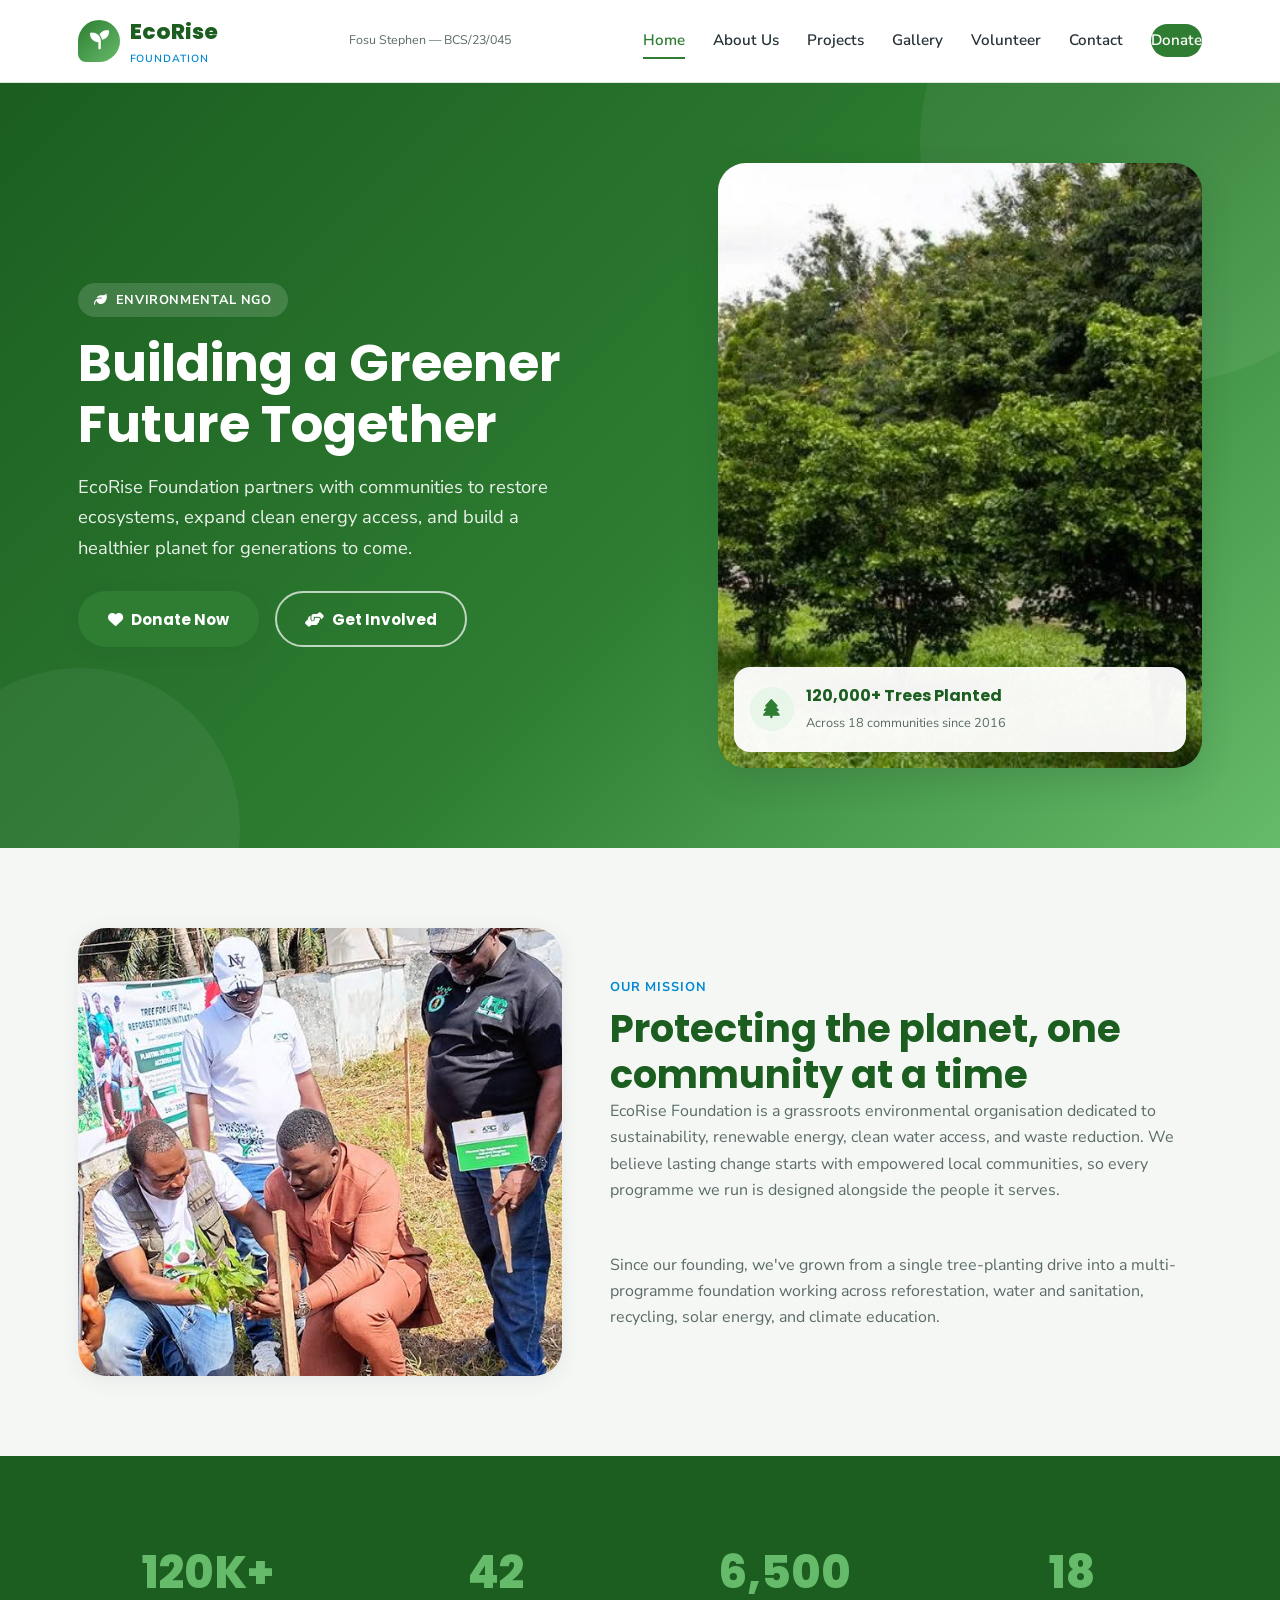
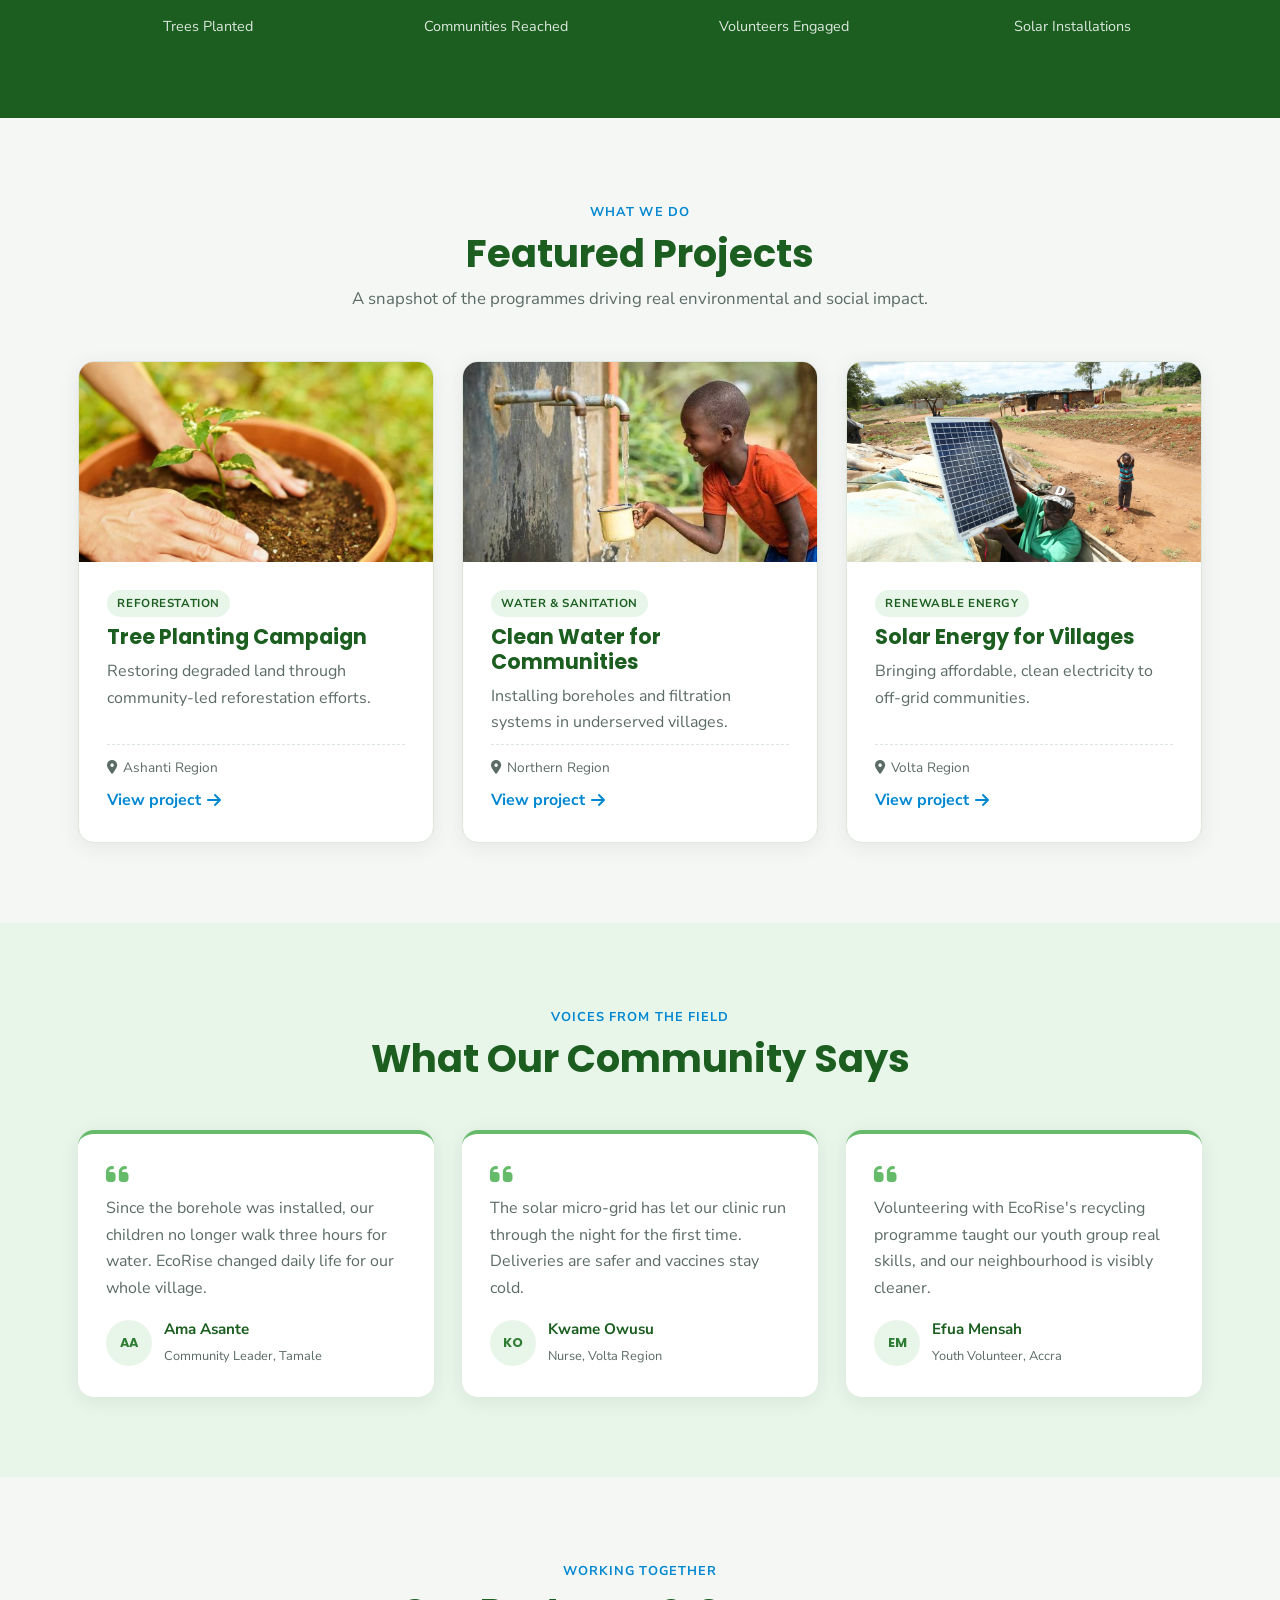
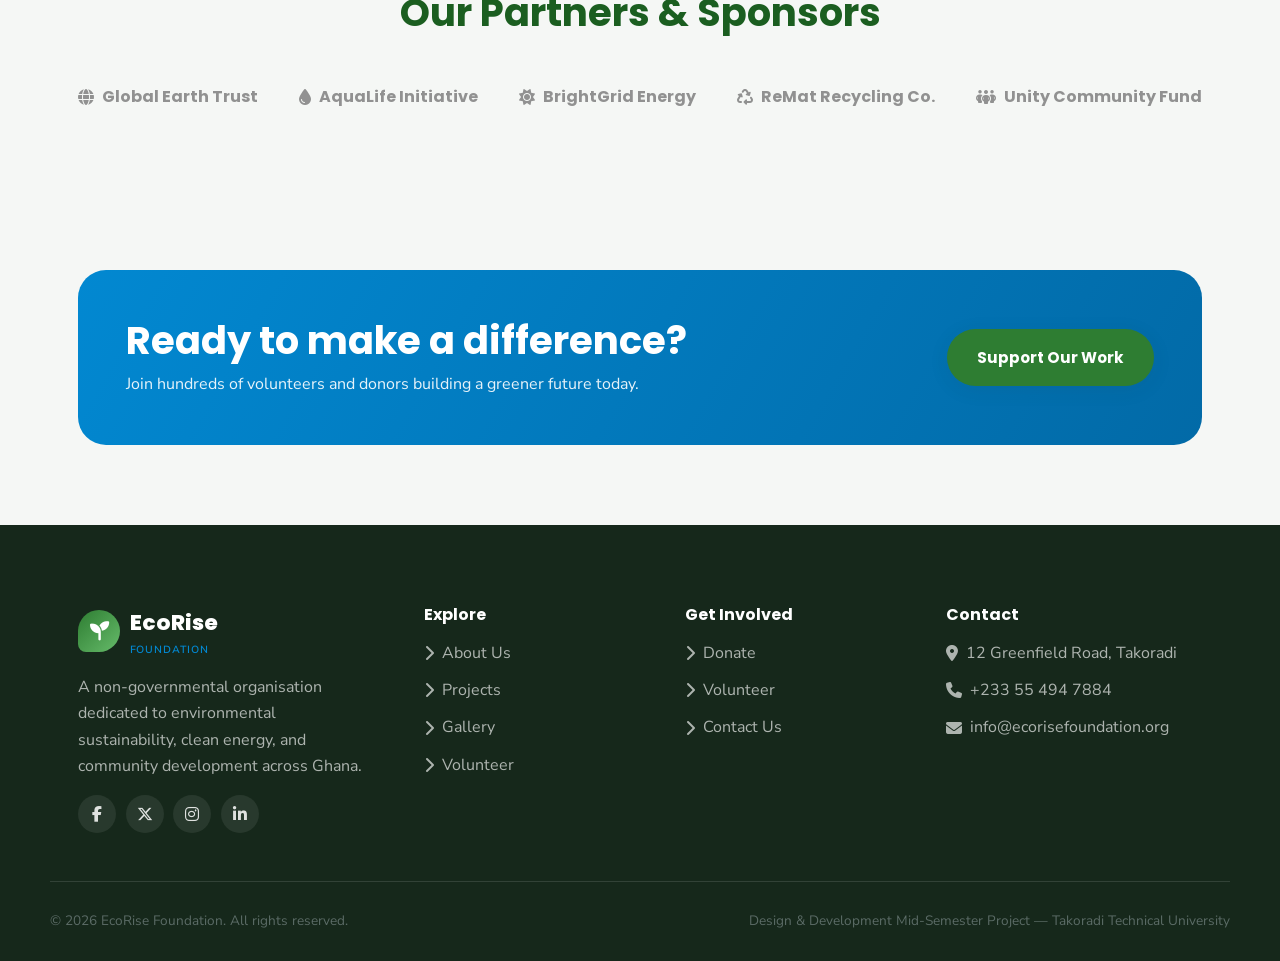
==== commit 56b0d827: "refactor: changed name comment to appear in nav bar" ====
--- a/index.html
+++ b/index.html
@@ -1,19 +1,16 @@
 <!DOCTYPE html>
 <html lang="en">
 <head>
-<meta charset="UTF-8">
-<meta name="viewport" content="width=device-width, initial-scale=1.0">
-<title>EcoRise Foundation | Building a Greener Future Together</title>
-<meta name="description" content="EcoRise Foundation is a non-profit driving environmental sustainability, clean energy, water access, and community development.">
-<link rel="preconnect" href="https://fonts.googleapis.com">
-<link href="https://fonts.googleapis.com/css2?family=Poppins:wght@500;600;700;800&family=Nunito+Sans:wght@400;600;700&display=swap" rel="stylesheet">
-<link rel="stylesheet" href="https://cdnjs.cloudflare.com/ajax/libs/font-awesome/6.5.1/css/all.min.css">
-<link rel="stylesheet" href="css/style.css">
+  <meta charset="UTF-8">
+  <meta name="viewport" content="width=device-width, initial-scale=1.0">
+  <title>EcoRise Foundation | Building a Greener Future Together</title>
+  <meta name="description" content="EcoRise Foundation is a non-profit driving environmental sustainability, clean energy, water access, and community development.">
+  <link rel="preconnect" href="https://fonts.googleapis.com">
+  <link href="https://fonts.googleapis.com/css2?family=Poppins:wght@500;600;700;800&family=Nunito+Sans:wght@400;600;700&display=swap" rel="stylesheet">
+  <link rel="stylesheet" href="https://cdnjs.cloudflare.com/ajax/libs/font-awesome/6.5.1/css/all.min.css">
+  <link rel="stylesheet" href="css/style.css">
 </head>
 <body>
-
-<!-- ============ Student Identification Header ============ -->
-<!-- Name: [Your Full Name]  |  Index Number: [Your Index Number] -->
 
 <!-- ============ Site Header / Navigation ============ -->
 <header class="site-header">
@@ -22,6 +19,9 @@
       <span class="brand-icon"><i class="fa-solid fa-seedling"></i></span>
       <span>EcoRise <small>Foundation</small></span>
     </a>
+    <div class="container" style="padding: 0.4rem var(--space-md); font-size: 0.78rem; color: var(--color-text-muted); text-align: right;">
+      Fosu Stephen — BCS/23/045
+    </div>
     <ul class="nav-links">
       <li><a href="index.html" class="active">Home</a></li>
       <li><a href="about.html">About Us</a></li>
--- a/css/style.css
+++ b/css/style.css
@@ -1,9 +1,3 @@
-/* ==========================================================================
-   EcoRise Foundation — Stylesheet
-   Building a Greener Future Together
-   ========================================================================== */
-
-/* -------------------- Design Tokens -------------------- */
 :root {
   /* Brand colours */
   --color-primary: #2E7D32;
